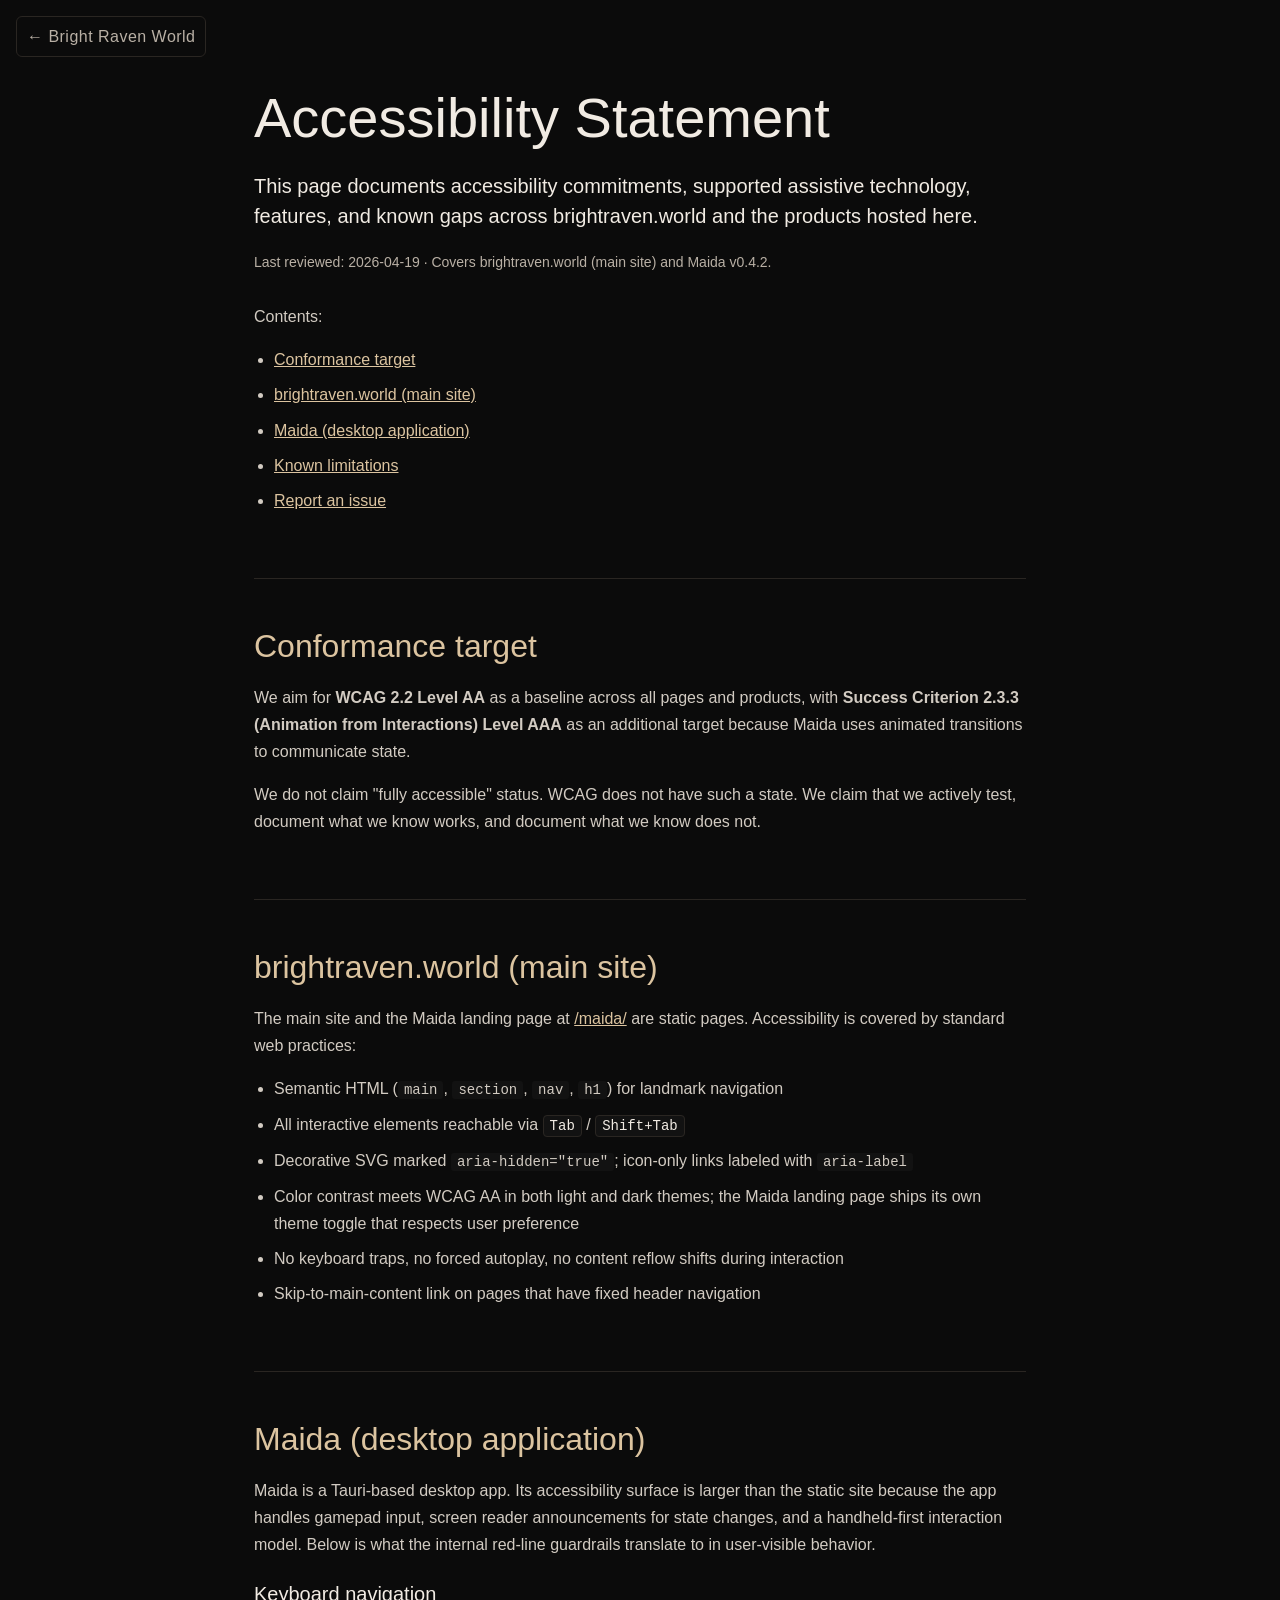
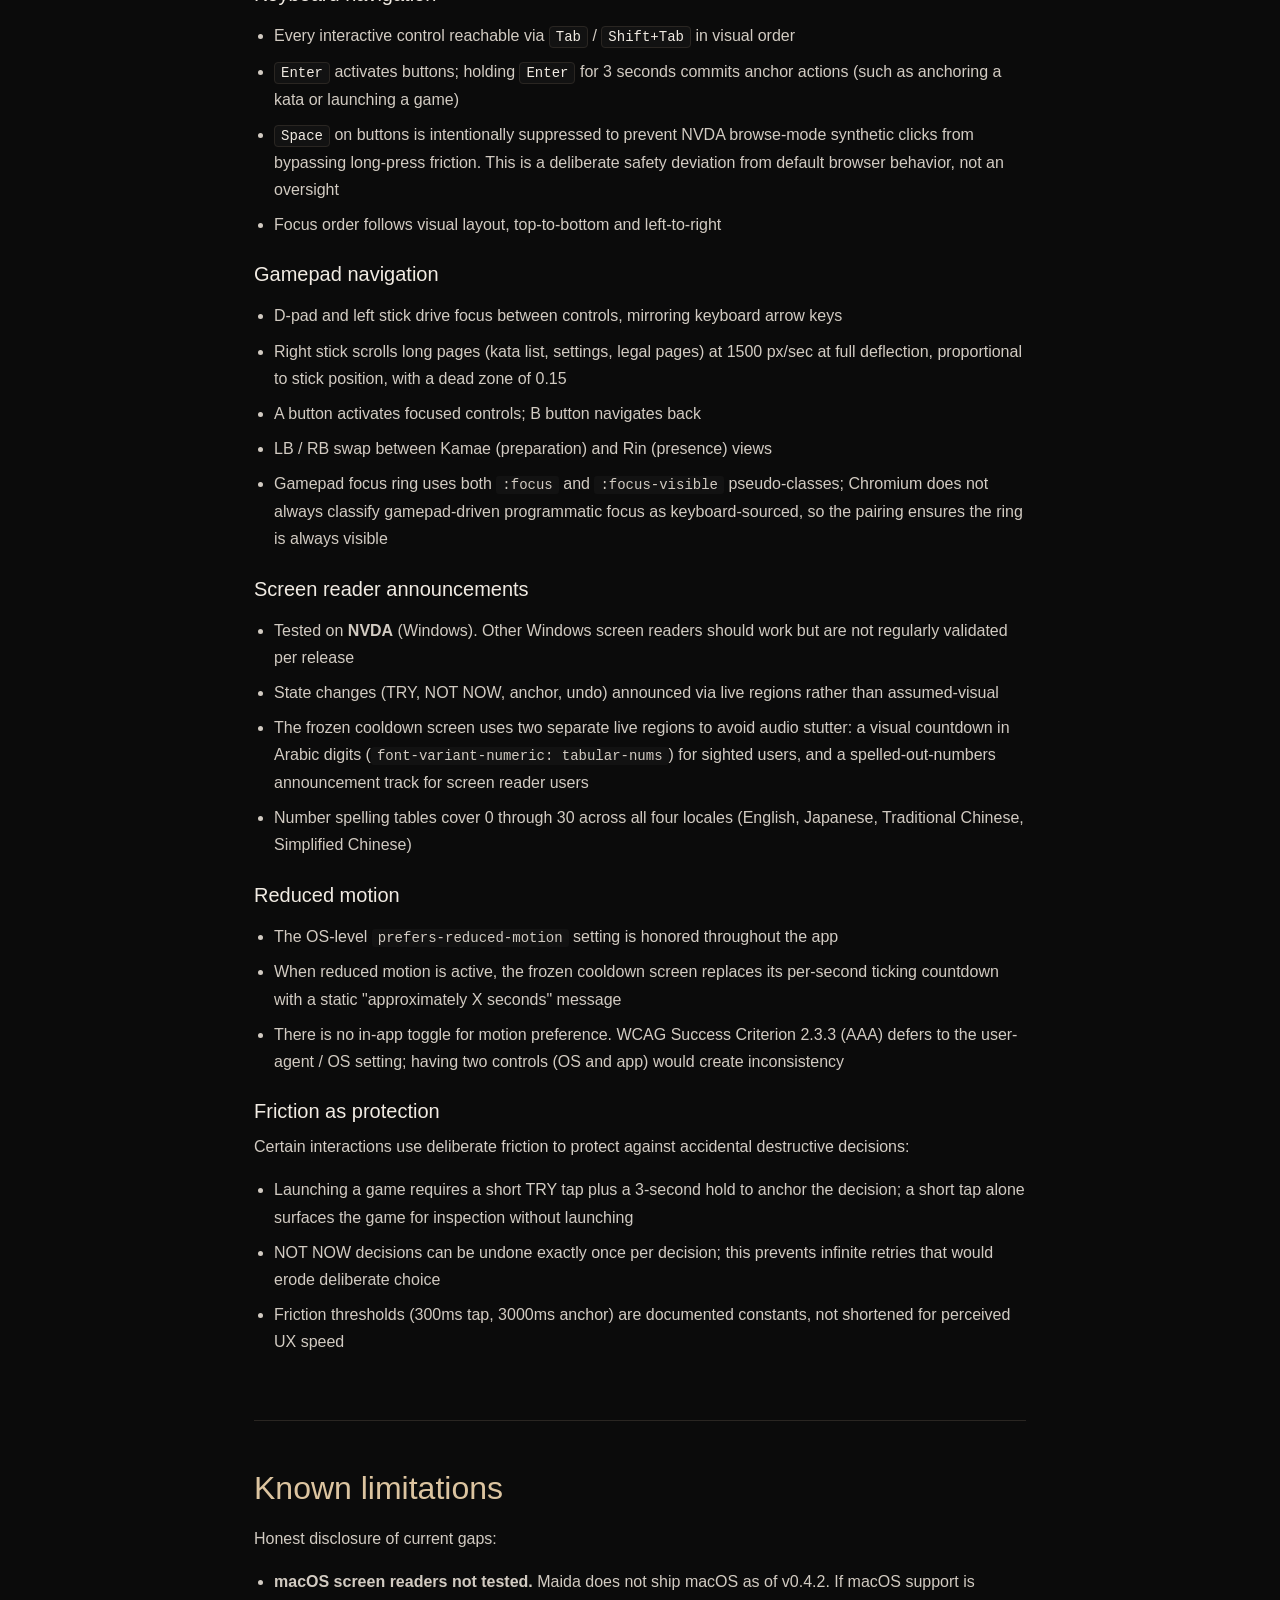
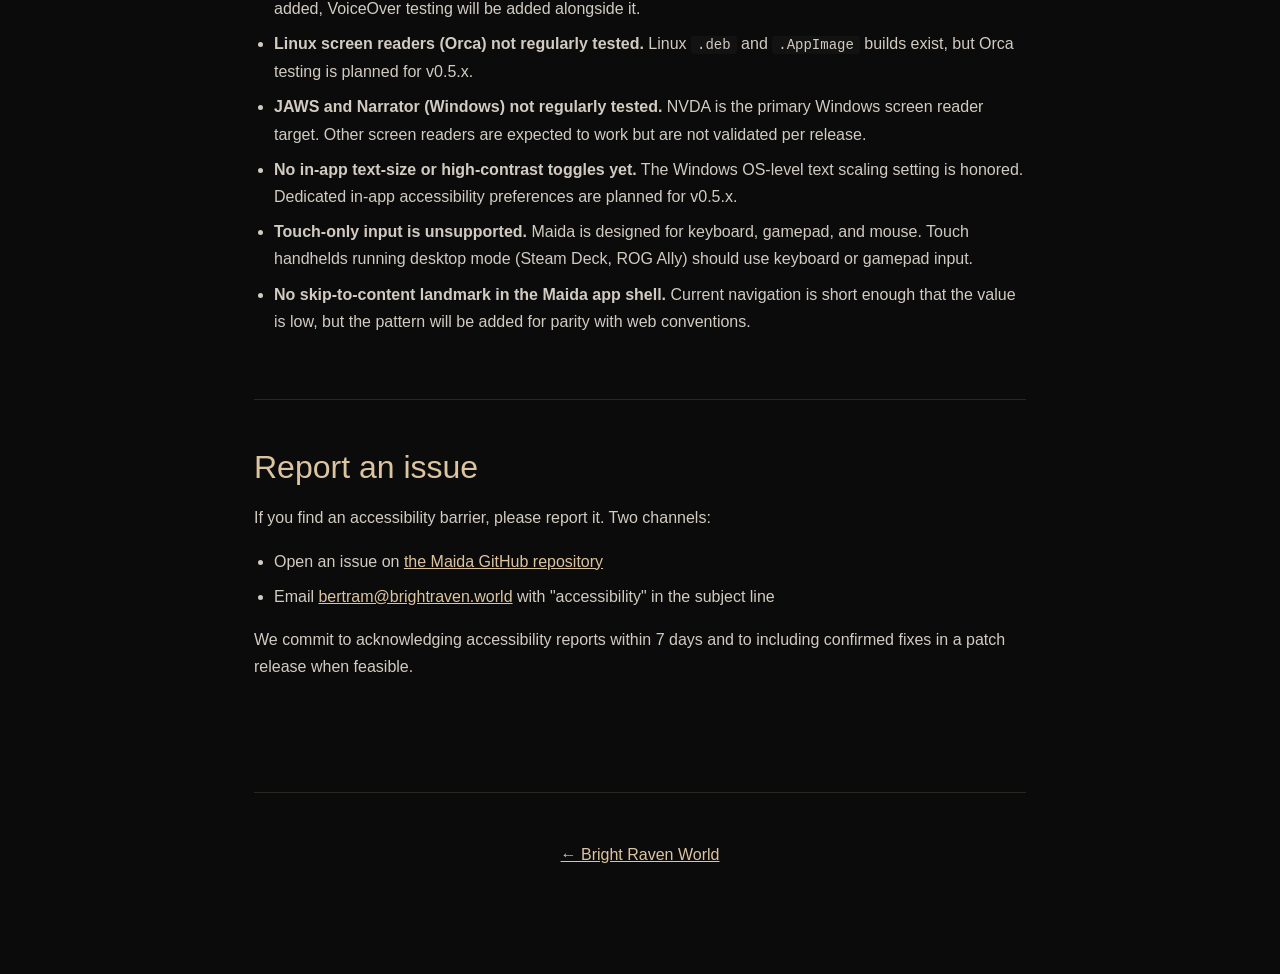
==== accessibility/index.html @ 0d10232a "feat: add umbrella accessibility statement at /accessibility/ Single statement page that covers brig" ====
<!DOCTYPE html>
<html lang="en">
<head>
  <meta charset="UTF-8">
  <meta name="viewport" content="width=device-width, initial-scale=1.0">
  <title>Bright Raven World -- Accessibility Statement</title>
  <meta name="description" content="Accessibility commitments, supported assistive technology, features, and known gaps for brightraven.world, Maida, and related projects.">
  <style>
    :root {
      --bg:#0b0b0b; --panel:#121212; --text:#f1ebe3; --muted:#d2cbc2; --ghost:#b9b0a5;
      --accent:#dcc4a0; --line:#2a2622; --focus:#e8c840;
    }
    *{box-sizing:border-box}
    body{margin:0;background:var(--bg);color:var(--text);font:16px/1.7 -apple-system,BlinkMacSystemFont,"Segoe UI",sans-serif}
    main{max-width:820px;margin:0 auto;padding:72px 24px 96px}
    section{padding:48px 0;border-top:1px solid var(--line)}
    section:first-of-type{border-top:0;padding-top:12px}
    h1,h2,h3{line-height:1.2;margin:0 0 18px;font-weight:500}
    h1{font-size:clamp(36px,6vw,56px)}
    h2{font-size:clamp(24px,3.5vw,32px);color:var(--accent)}
    h3{font-size:20px;margin:24px 0 10px}
    p{margin:0 0 16px;color:var(--muted);font-size:16px}
    ul,ol{color:var(--muted);font-size:16px;padding-left:20px}
    li{margin-bottom:8px}
    code{background:var(--panel);padding:1px 6px;border-radius:3px;font-size:14px;font-family:monospace}
    .lead{color:var(--text);font-size:20px;line-height:1.5;margin:20px 0 20px}
    .meta{color:var(--ghost);font-size:14px;margin-bottom:28px}
    .back-home{position:fixed;top:16px;left:16px;color:var(--ghost);text-decoration:none;font-size:16px;z-index:10;letter-spacing:.03em;transition:color .2s;background:var(--bg);padding:6px 10px;border-radius:6px;border:1px solid var(--line)}
    .back-home:hover{color:var(--text);border-color:var(--text)}
    a{color:var(--accent)}
    a:hover{color:var(--text)}
    kbd{background:var(--panel);border:1px solid var(--line);border-radius:4px;padding:2px 6px;font-size:14px;font-family:monospace;color:var(--text)}
    footer{margin-top:48px;padding-top:48px;border-top:1px solid var(--line);text-align:center;color:var(--ghost);font-size:14px}
  </style>
</head>
<body>
  <a href="/" class="back-home" aria-label="Back to Bright Raven World">&larr; Bright Raven World</a>
  <main>
    <section>
      <h1>Accessibility Statement</h1>
      <p class="lead">This page documents accessibility commitments, supported assistive technology, features, and known gaps across brightraven.world and the products hosted here.</p>
      <p class="meta">Last reviewed: 2026-04-19 · Covers brightraven.world (main site) and Maida v0.4.2.</p>
      <p>Contents:</p>
      <ul>
        <li><a href="#conformance">Conformance target</a></li>
        <li><a href="#site">brightraven.world (main site)</a></li>
        <li><a href="#maida">Maida (desktop application)</a></li>
        <li><a href="#limitations">Known limitations</a></li>
        <li><a href="#feedback">Report an issue</a></li>
      </ul>
    </section>

    <section id="conformance">
      <h2>Conformance target</h2>
      <p>We aim for <strong>WCAG 2.2 Level AA</strong> as a baseline across all pages and products, with <strong>Success Criterion 2.3.3 (Animation from Interactions) Level AAA</strong> as an additional target because Maida uses animated transitions to communicate state.</p>
      <p>We do not claim "fully accessible" status. WCAG does not have such a state. We claim that we actively test, document what we know works, and document what we know does not.</p>
    </section>

    <section id="site">
      <h2>brightraven.world (main site)</h2>
      <p>The main site and the Maida landing page at <a href="/maida/">/maida/</a> are static pages. Accessibility is covered by standard web practices:</p>
      <ul>
        <li>Semantic HTML (<code>main</code>, <code>section</code>, <code>nav</code>, <code>h1</code>) for landmark navigation</li>
        <li>All interactive elements reachable via <kbd>Tab</kbd> / <kbd>Shift+Tab</kbd></li>
        <li>Decorative SVG marked <code>aria-hidden="true"</code>; icon-only links labeled with <code>aria-label</code></li>
        <li>Color contrast meets WCAG AA in both light and dark themes; the Maida landing page ships its own theme toggle that respects user preference</li>
        <li>No keyboard traps, no forced autoplay, no content reflow shifts during interaction</li>
        <li>Skip-to-main-content link on pages that have fixed header navigation</li>
      </ul>
    </section>

    <section id="maida">
      <h2>Maida (desktop application)</h2>
      <p>Maida is a Tauri-based desktop app. Its accessibility surface is larger than the static site because the app handles gamepad input, screen reader announcements for state changes, and a handheld-first interaction model. Below is what the internal red-line guardrails translate to in user-visible behavior.</p>

      <h3>Keyboard navigation</h3>
      <ul>
        <li>Every interactive control reachable via <kbd>Tab</kbd> / <kbd>Shift+Tab</kbd> in visual order</li>
        <li><kbd>Enter</kbd> activates buttons; holding <kbd>Enter</kbd> for 3 seconds commits anchor actions (such as anchoring a kata or launching a game)</li>
        <li><kbd>Space</kbd> on buttons is intentionally suppressed to prevent NVDA browse-mode synthetic clicks from bypassing long-press friction. This is a deliberate safety deviation from default browser behavior, not an oversight</li>
        <li>Focus order follows visual layout, top-to-bottom and left-to-right</li>
      </ul>

      <h3>Gamepad navigation</h3>
      <ul>
        <li>D-pad and left stick drive focus between controls, mirroring keyboard arrow keys</li>
        <li>Right stick scrolls long pages (kata list, settings, legal pages) at 1500 px/sec at full deflection, proportional to stick position, with a dead zone of 0.15</li>
        <li>A button activates focused controls; B button navigates back</li>
        <li>LB / RB swap between Kamae (preparation) and Rin (presence) views</li>
        <li>Gamepad focus ring uses both <code>:focus</code> and <code>:focus-visible</code> pseudo-classes; Chromium does not always classify gamepad-driven programmatic focus as keyboard-sourced, so the pairing ensures the ring is always visible</li>
      </ul>

      <h3>Screen reader announcements</h3>
      <ul>
        <li>Tested on <strong>NVDA</strong> (Windows). Other Windows screen readers should work but are not regularly validated per release</li>
        <li>State changes (TRY, NOT NOW, anchor, undo) announced via live regions rather than assumed-visual</li>
        <li>The frozen cooldown screen uses two separate live regions to avoid audio stutter: a visual countdown in Arabic digits (<code>font-variant-numeric: tabular-nums</code>) for sighted users, and a spelled-out-numbers announcement track for screen reader users</li>
        <li>Number spelling tables cover 0 through 30 across all four locales (English, Japanese, Traditional Chinese, Simplified Chinese)</li>
      </ul>

      <h3>Reduced motion</h3>
      <ul>
        <li>The OS-level <code>prefers-reduced-motion</code> setting is honored throughout the app</li>
        <li>When reduced motion is active, the frozen cooldown screen replaces its per-second ticking countdown with a static "approximately X seconds" message</li>
        <li>There is no in-app toggle for motion preference. WCAG Success Criterion 2.3.3 (AAA) defers to the user-agent / OS setting; having two controls (OS and app) would create inconsistency</li>
      </ul>

      <h3>Friction as protection</h3>
      <p>Certain interactions use deliberate friction to protect against accidental destructive decisions:</p>
      <ul>
        <li>Launching a game requires a short TRY tap plus a 3-second hold to anchor the decision; a short tap alone surfaces the game for inspection without launching</li>
        <li>NOT NOW decisions can be undone exactly once per decision; this prevents infinite retries that would erode deliberate choice</li>
        <li>Friction thresholds (300ms tap, 3000ms anchor) are documented constants, not shortened for perceived UX speed</li>
      </ul>
    </section>

    <section id="limitations">
      <h2>Known limitations</h2>
      <p>Honest disclosure of current gaps:</p>
      <ul>
        <li><strong>macOS screen readers not tested.</strong> Maida does not ship macOS as of v0.4.2. If macOS support is added, VoiceOver testing will be added alongside it.</li>
        <li><strong>Linux screen readers (Orca) not regularly tested.</strong> Linux <code>.deb</code> and <code>.AppImage</code> builds exist, but Orca testing is planned for v0.5.x.</li>
        <li><strong>JAWS and Narrator (Windows) not regularly tested.</strong> NVDA is the primary Windows screen reader target. Other screen readers are expected to work but are not validated per release.</li>
        <li><strong>No in-app text-size or high-contrast toggles yet.</strong> The Windows OS-level text scaling setting is honored. Dedicated in-app accessibility preferences are planned for v0.5.x.</li>
        <li><strong>Touch-only input is unsupported.</strong> Maida is designed for keyboard, gamepad, and mouse. Touch handhelds running desktop mode (Steam Deck, ROG Ally) should use keyboard or gamepad input.</li>
        <li><strong>No skip-to-content landmark in the Maida app shell.</strong> Current navigation is short enough that the value is low, but the pattern will be added for parity with web conventions.</li>
      </ul>
    </section>

    <section id="feedback">
      <h2>Report an issue</h2>
      <p>If you find an accessibility barrier, please report it. Two channels:</p>
      <ul>
        <li>Open an issue on <a href="https://github.com/devBrightRaven/maida/issues">the Maida GitHub repository</a></li>
        <li>Email <a href="mailto:bertram@brightraven.world">bertram@brightraven.world</a> with "accessibility" in the subject line</li>
      </ul>
      <p>We commit to acknowledging accessibility reports within 7 days and to including confirmed fixes in a patch release when feasible.</p>
    </section>

    <footer>
      <p><a href="/">&larr; Bright Raven World</a></p>
    </footer>
  </main>
</body>
</html>
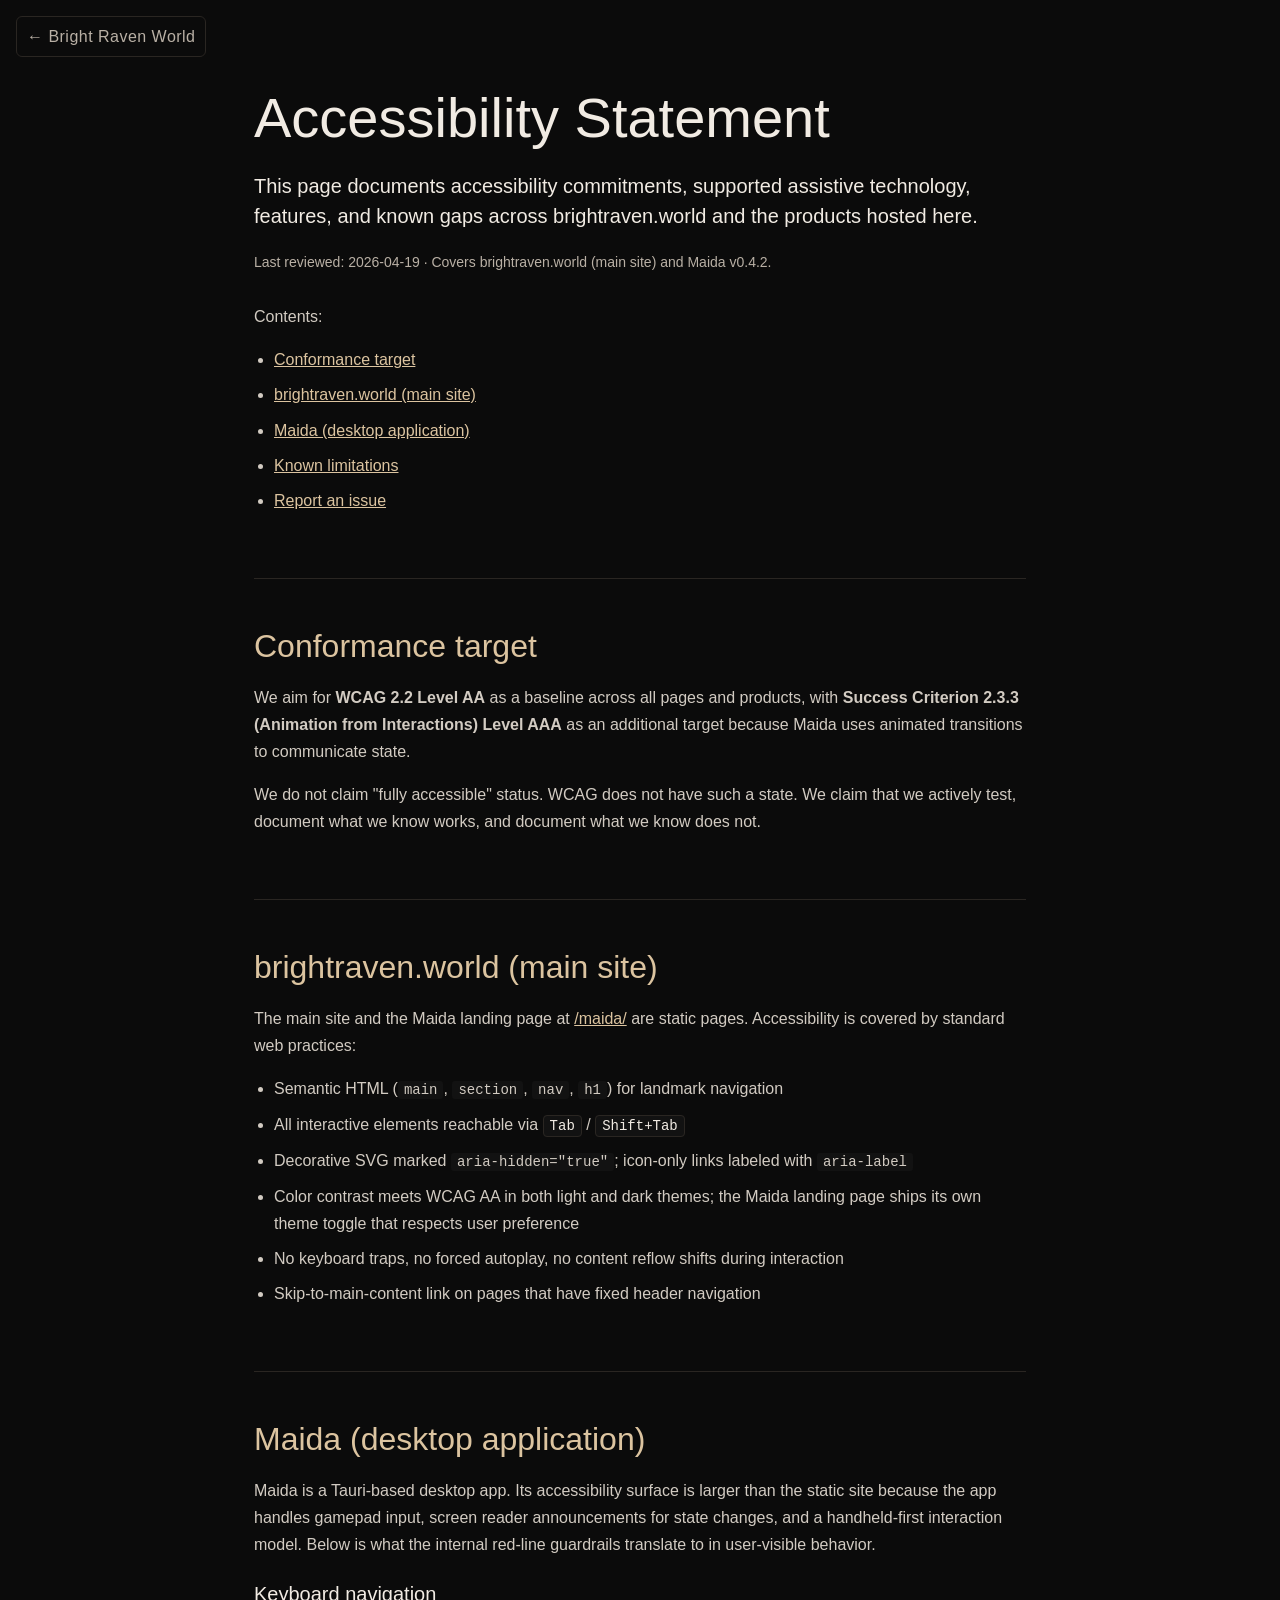
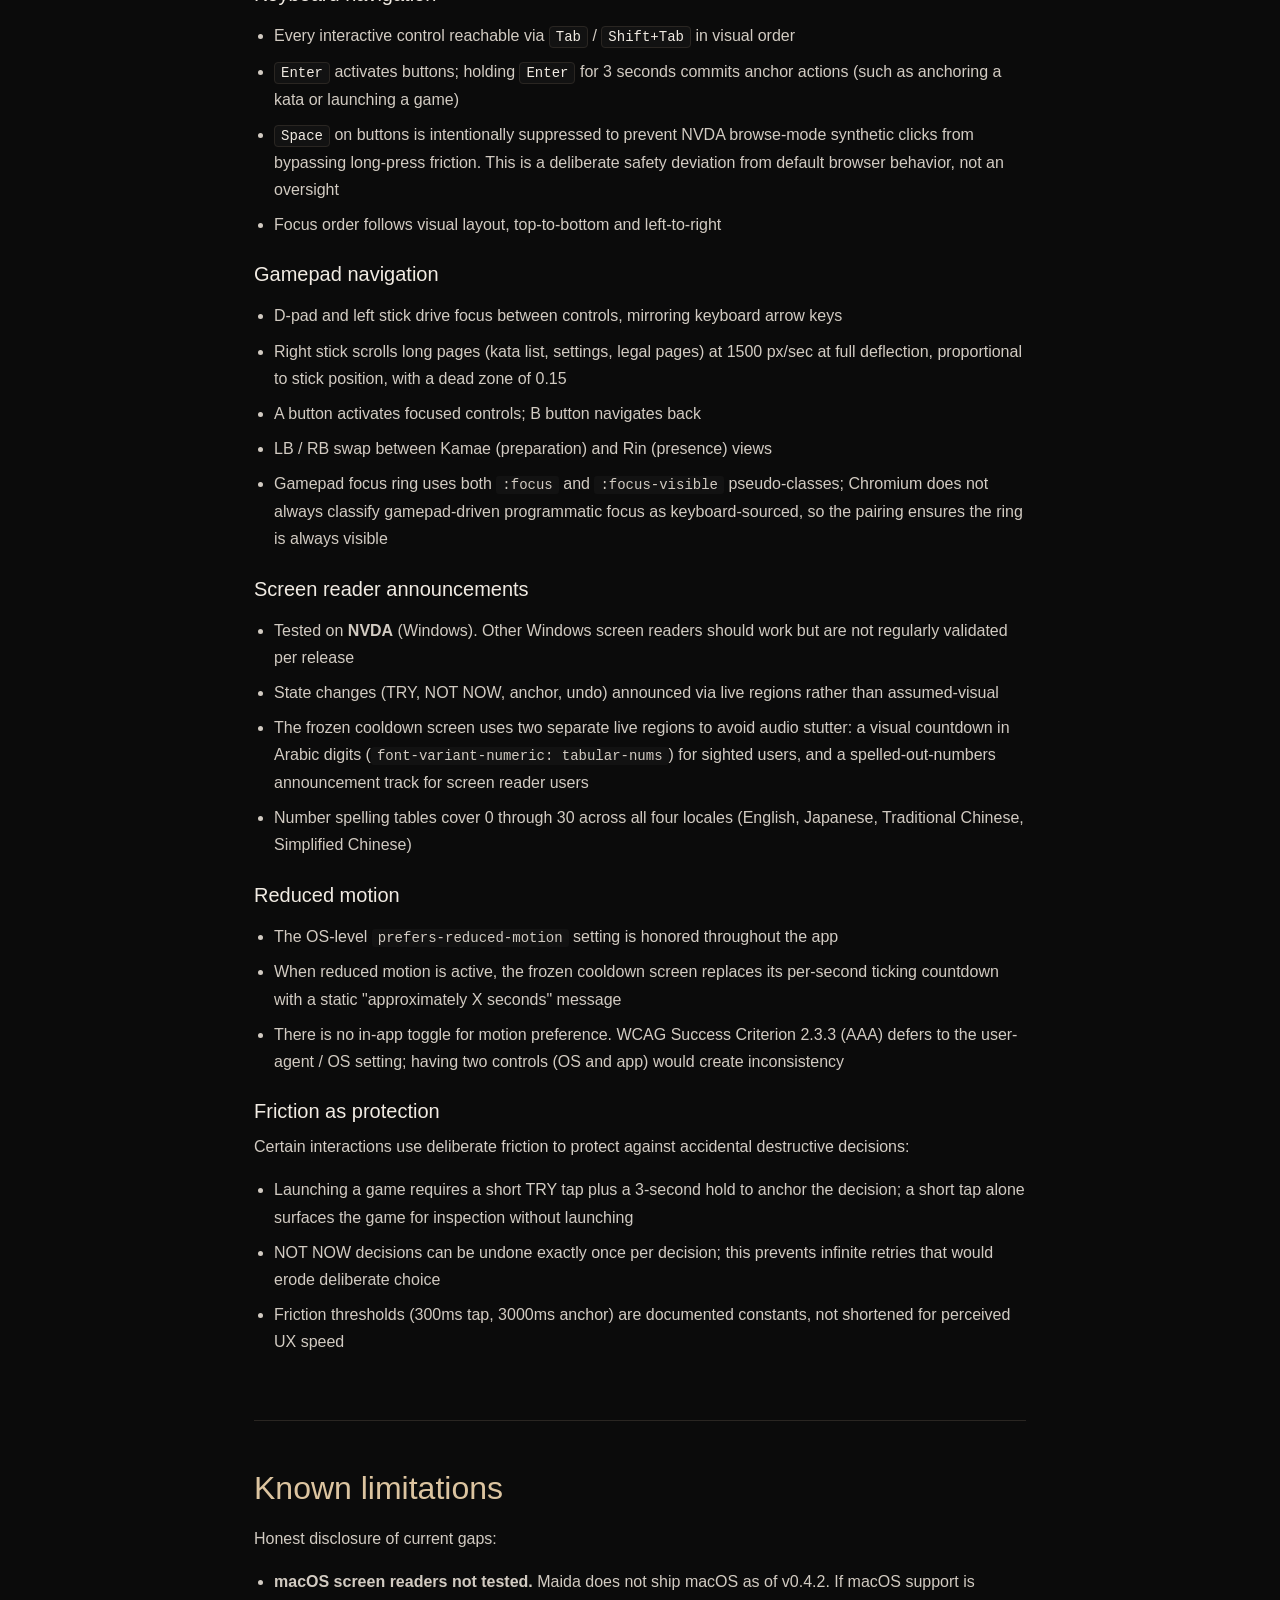
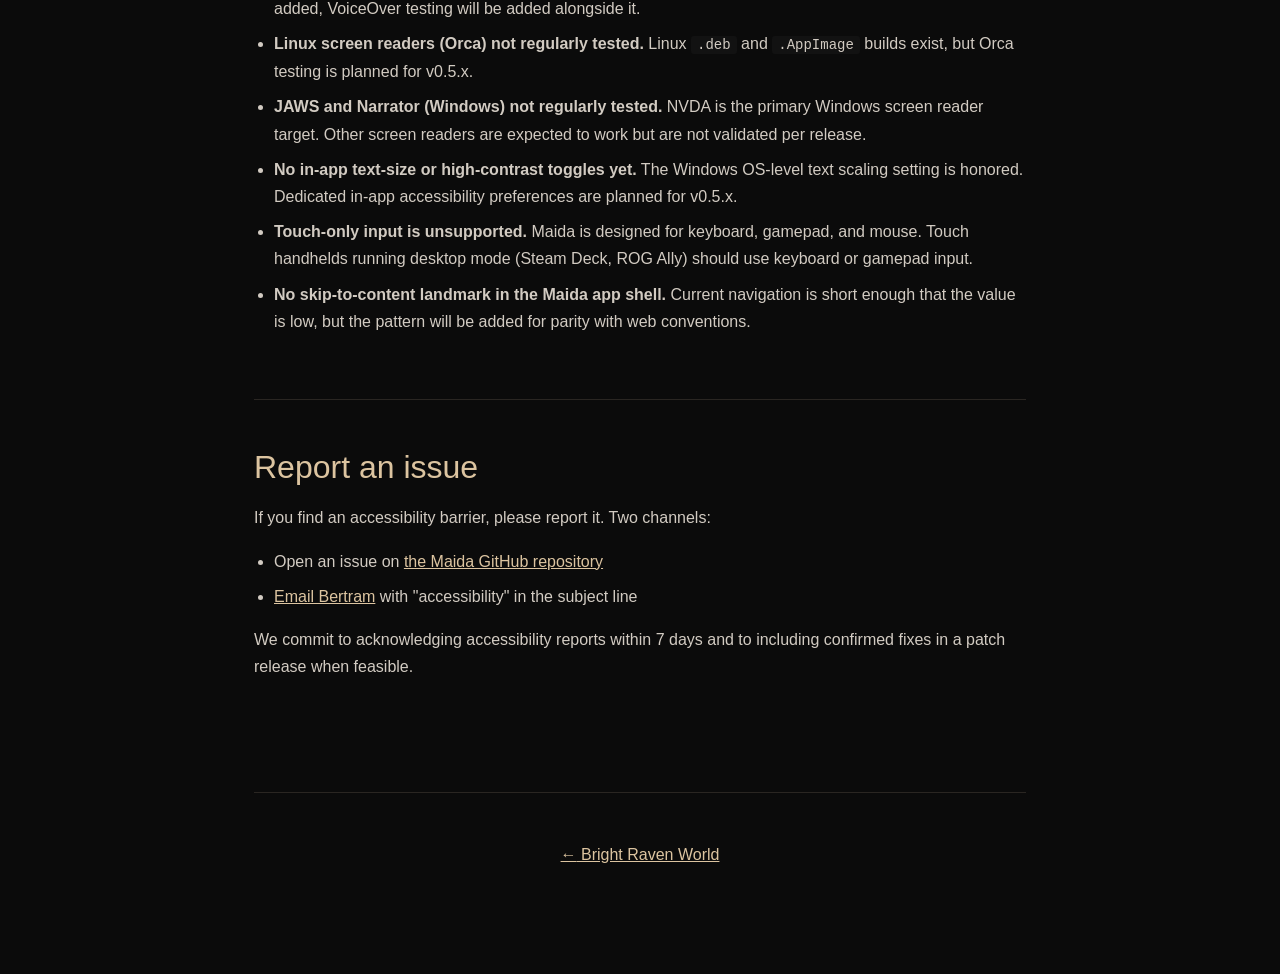
==== commit 6f917c47: "fix: accessibility page SR-friendly email + back-link cleanup Two screen-reader quality-of-life fixe" ====
--- a/accessibility/index.html
+++ b/accessibility/index.html
@@ -34,7 +34,7 @@
   </style>
 </head>
 <body>
-  <a href="/" class="back-home" aria-label="Back to Bright Raven World">&larr; Bright Raven World</a>
+  <a href="/" class="back-home" aria-label="Bright Raven World"><span aria-hidden="true">&larr;</span> Bright Raven World</a>
   <main>
     <section>
       <h1>Accessibility Statement</h1>
@@ -132,13 +132,13 @@
       <p>If you find an accessibility barrier, please report it. Two channels:</p>
       <ul>
         <li>Open an issue on <a href="https://github.com/devBrightRaven/maida/issues">the Maida GitHub repository</a></li>
-        <li>Email <a href="mailto:bertram@brightraven.world">bertram@brightraven.world</a> with "accessibility" in the subject line</li>
+        <li><a href="mailto:bertram@brightraven.world">Email Bertram</a> with "accessibility" in the subject line</li>
       </ul>
       <p>We commit to acknowledging accessibility reports within 7 days and to including confirmed fixes in a patch release when feasible.</p>
     </section>
 
     <footer>
-      <p><a href="/">&larr; Bright Raven World</a></p>
+      <p><a href="/"><span aria-hidden="true">&larr;</span> Bright Raven World</a></p>
     </footer>
   </main>
 </body>
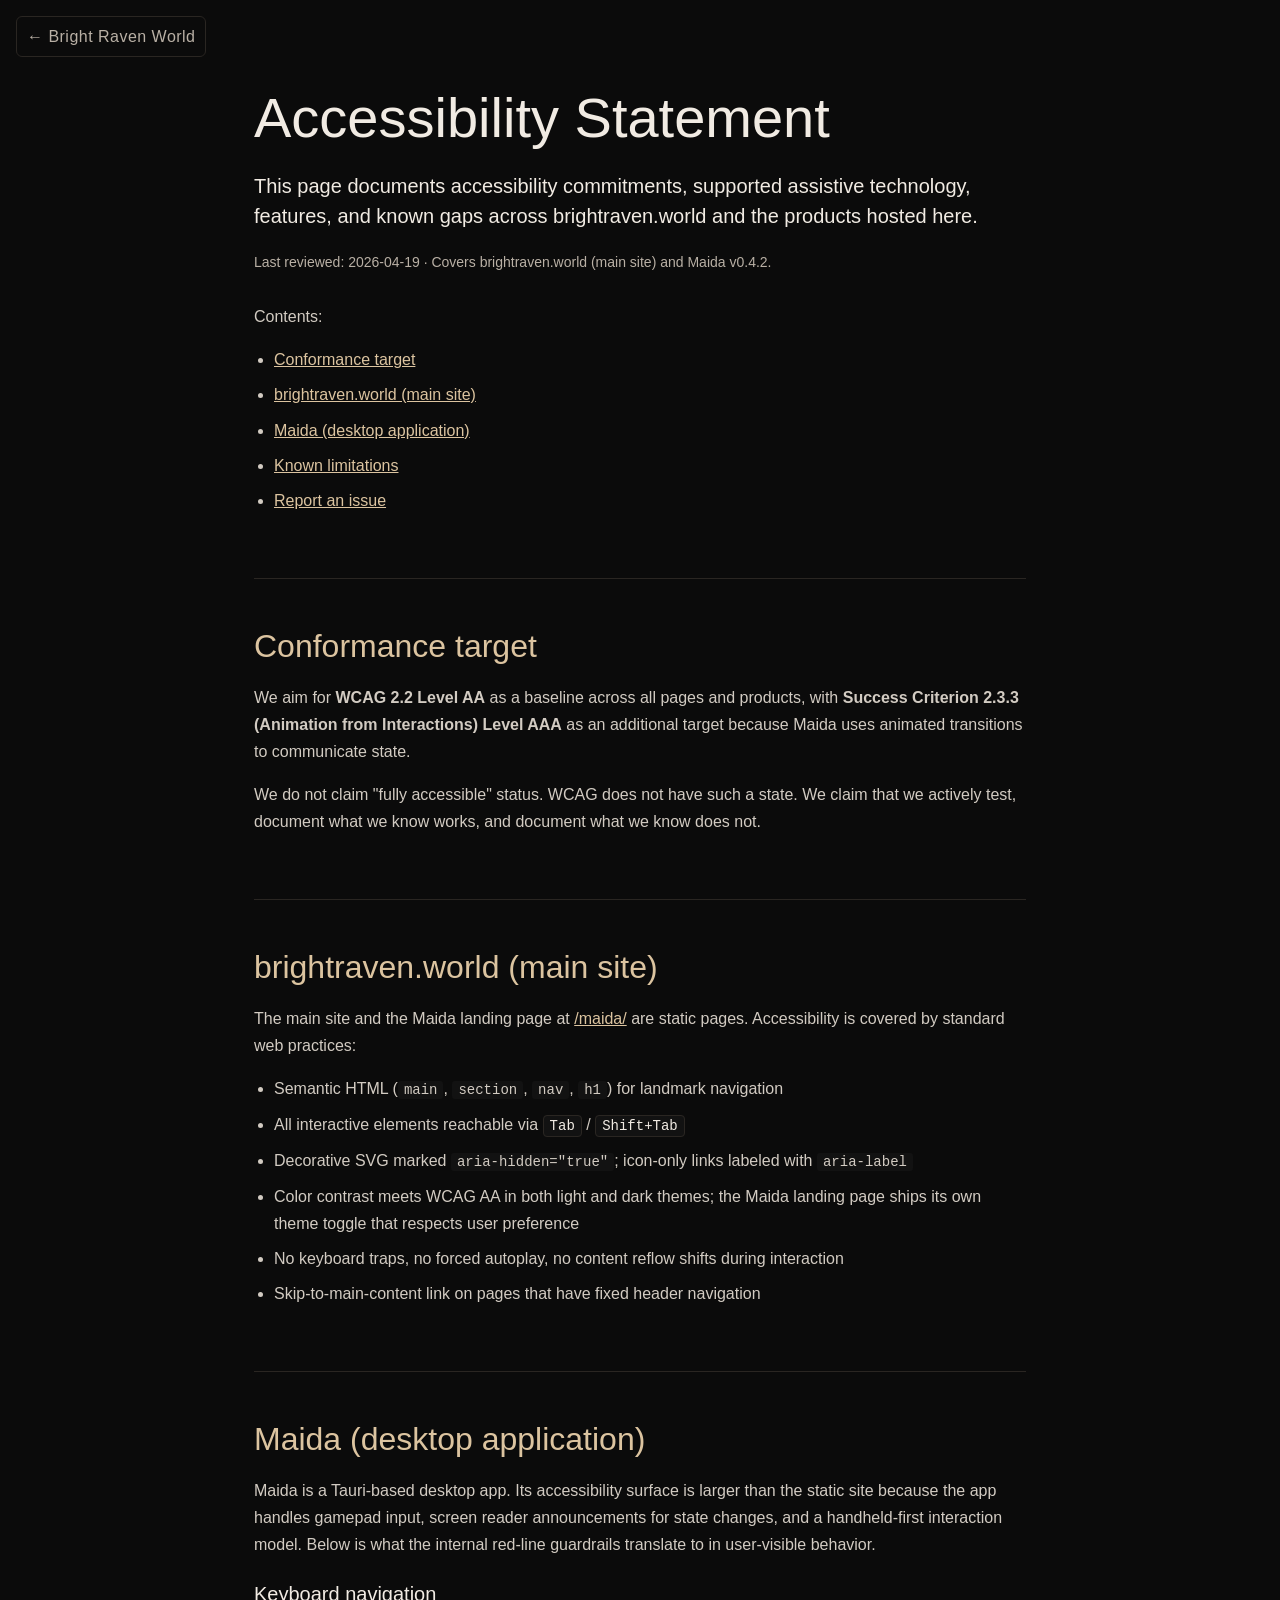
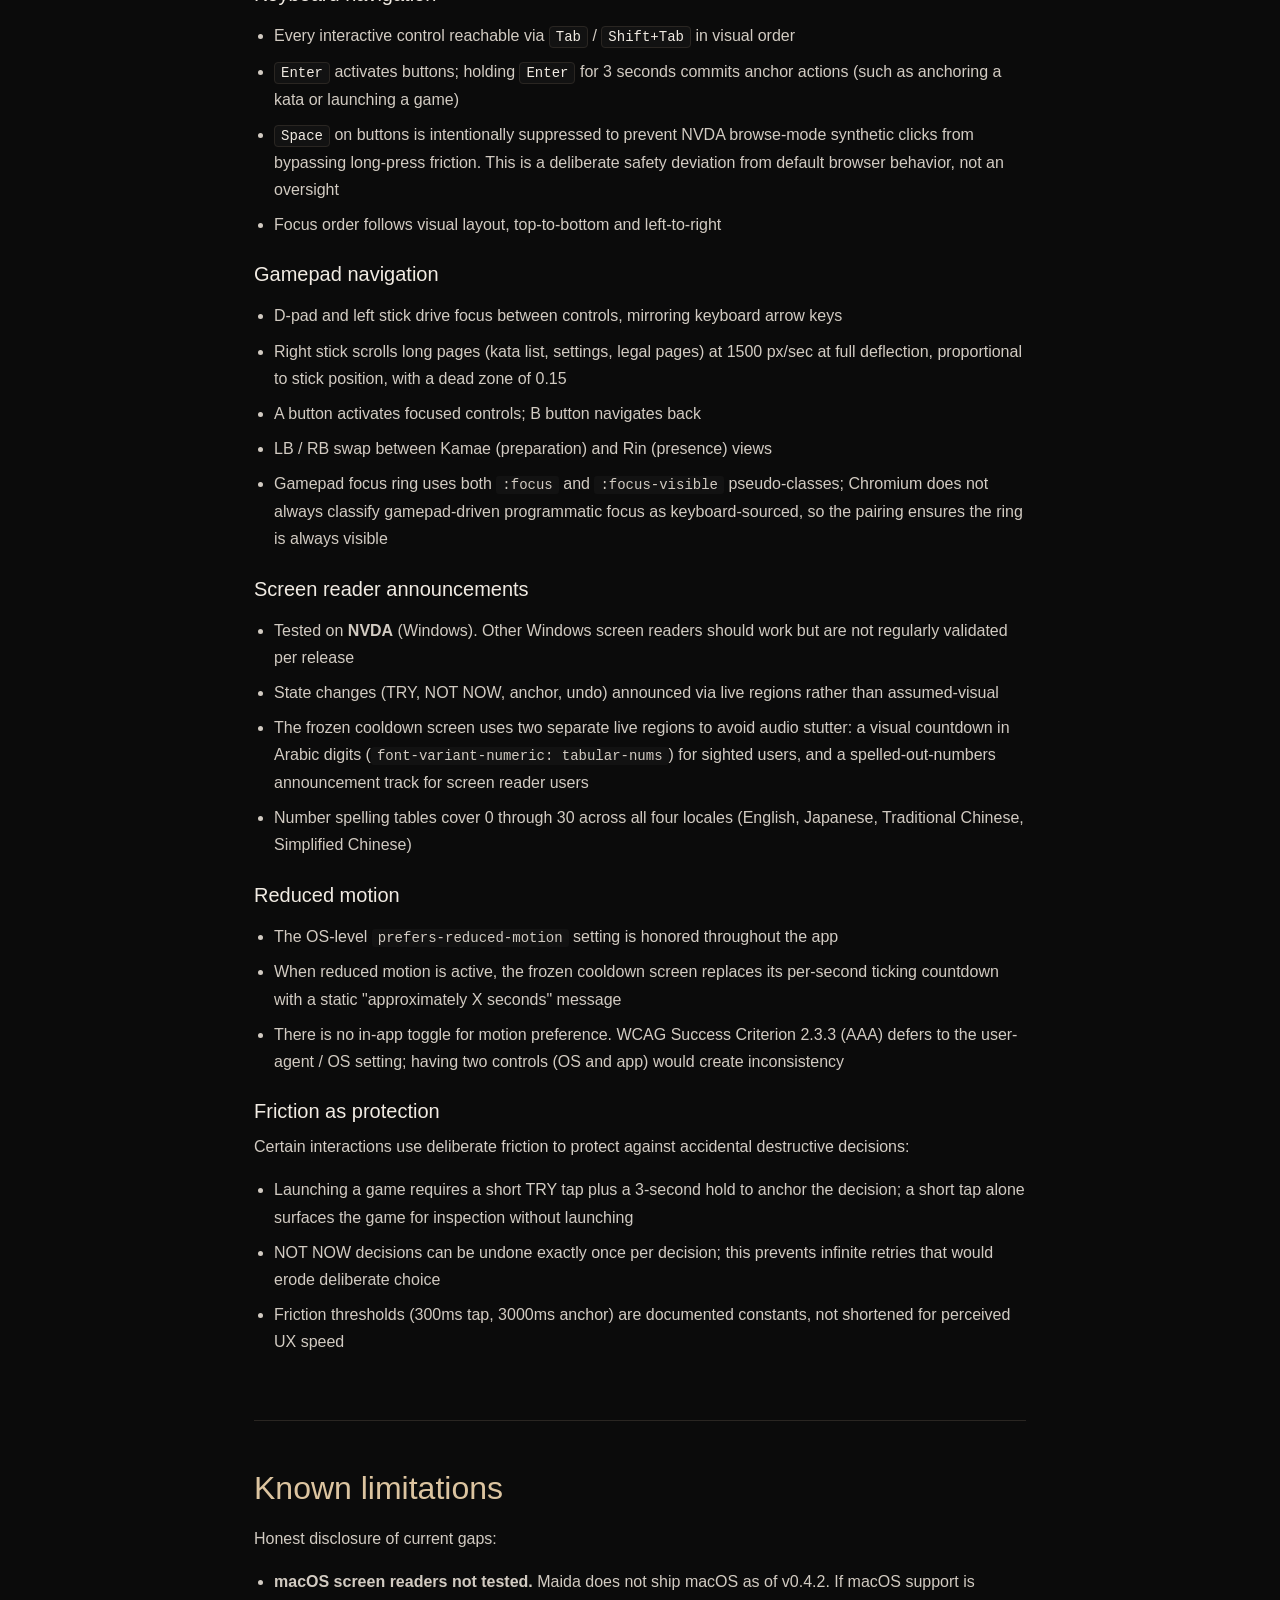
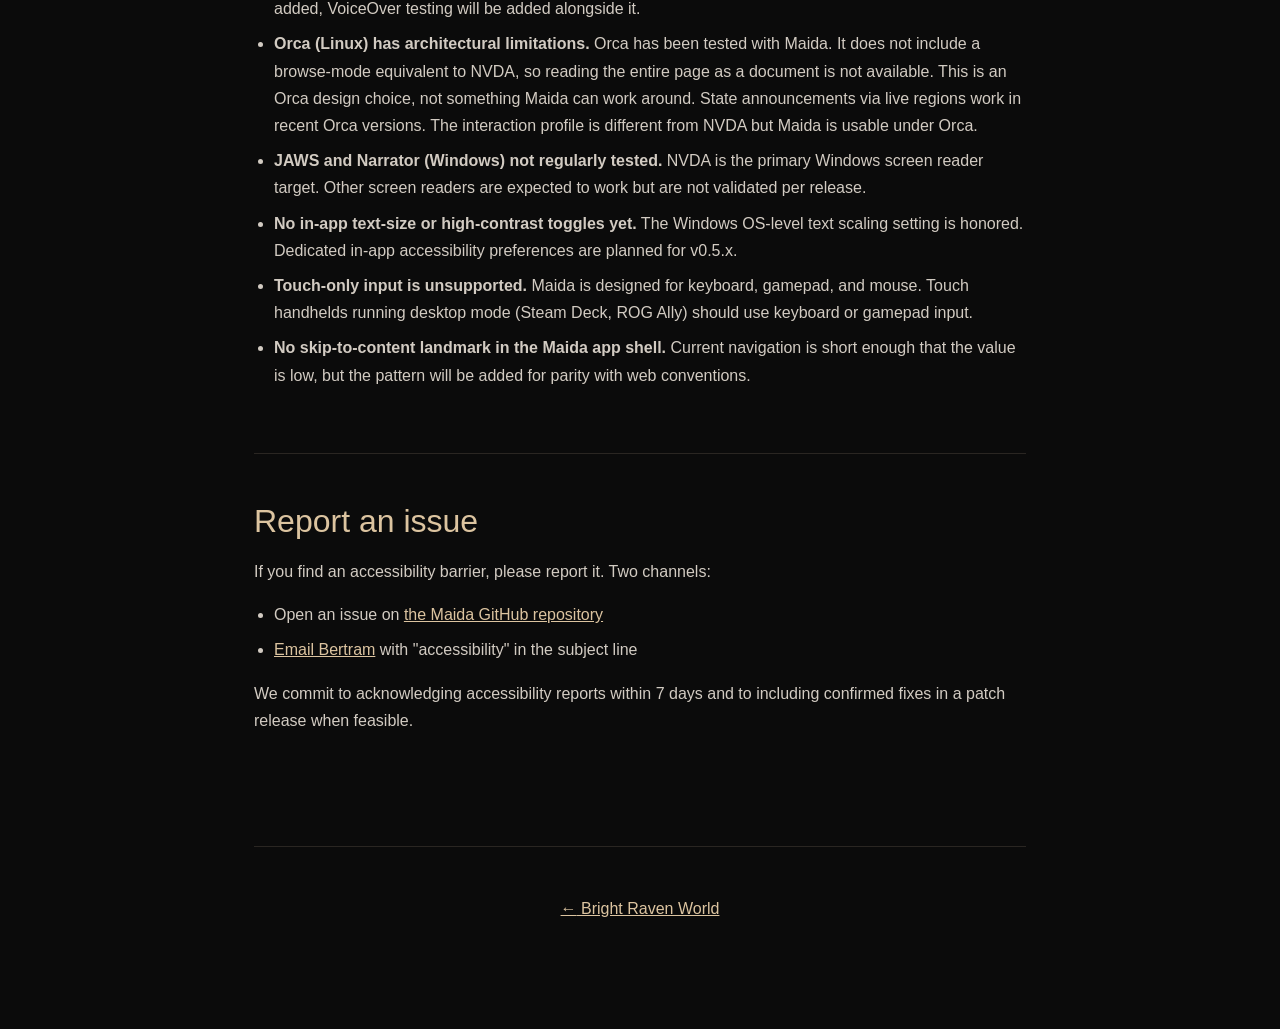
==== commit abaa0eb4: "docs: update Orca status to match actual test findings The earlier copy said Orca testing was "plann" ====
--- a/accessibility/index.html
+++ b/accessibility/index.html
@@ -119,7 +119,7 @@
       <p>Honest disclosure of current gaps:</p>
       <ul>
         <li><strong>macOS screen readers not tested.</strong> Maida does not ship macOS as of v0.4.2. If macOS support is added, VoiceOver testing will be added alongside it.</li>
-        <li><strong>Linux screen readers (Orca) not regularly tested.</strong> Linux <code>.deb</code> and <code>.AppImage</code> builds exist, but Orca testing is planned for v0.5.x.</li>
+        <li><strong>Orca (Linux) has architectural limitations.</strong> Orca has been tested with Maida. It does not include a browse-mode equivalent to NVDA, so reading the entire page as a document is not available. This is an Orca design choice, not something Maida can work around. State announcements via live regions work in recent Orca versions. The interaction profile is different from NVDA but Maida is usable under Orca.</li>
         <li><strong>JAWS and Narrator (Windows) not regularly tested.</strong> NVDA is the primary Windows screen reader target. Other screen readers are expected to work but are not validated per release.</li>
         <li><strong>No in-app text-size or high-contrast toggles yet.</strong> The Windows OS-level text scaling setting is honored. Dedicated in-app accessibility preferences are planned for v0.5.x.</li>
         <li><strong>Touch-only input is unsupported.</strong> Maida is designed for keyboard, gamepad, and mouse. Touch handhelds running desktop mode (Steam Deck, ROG Ally) should use keyboard or gamepad input.</li>
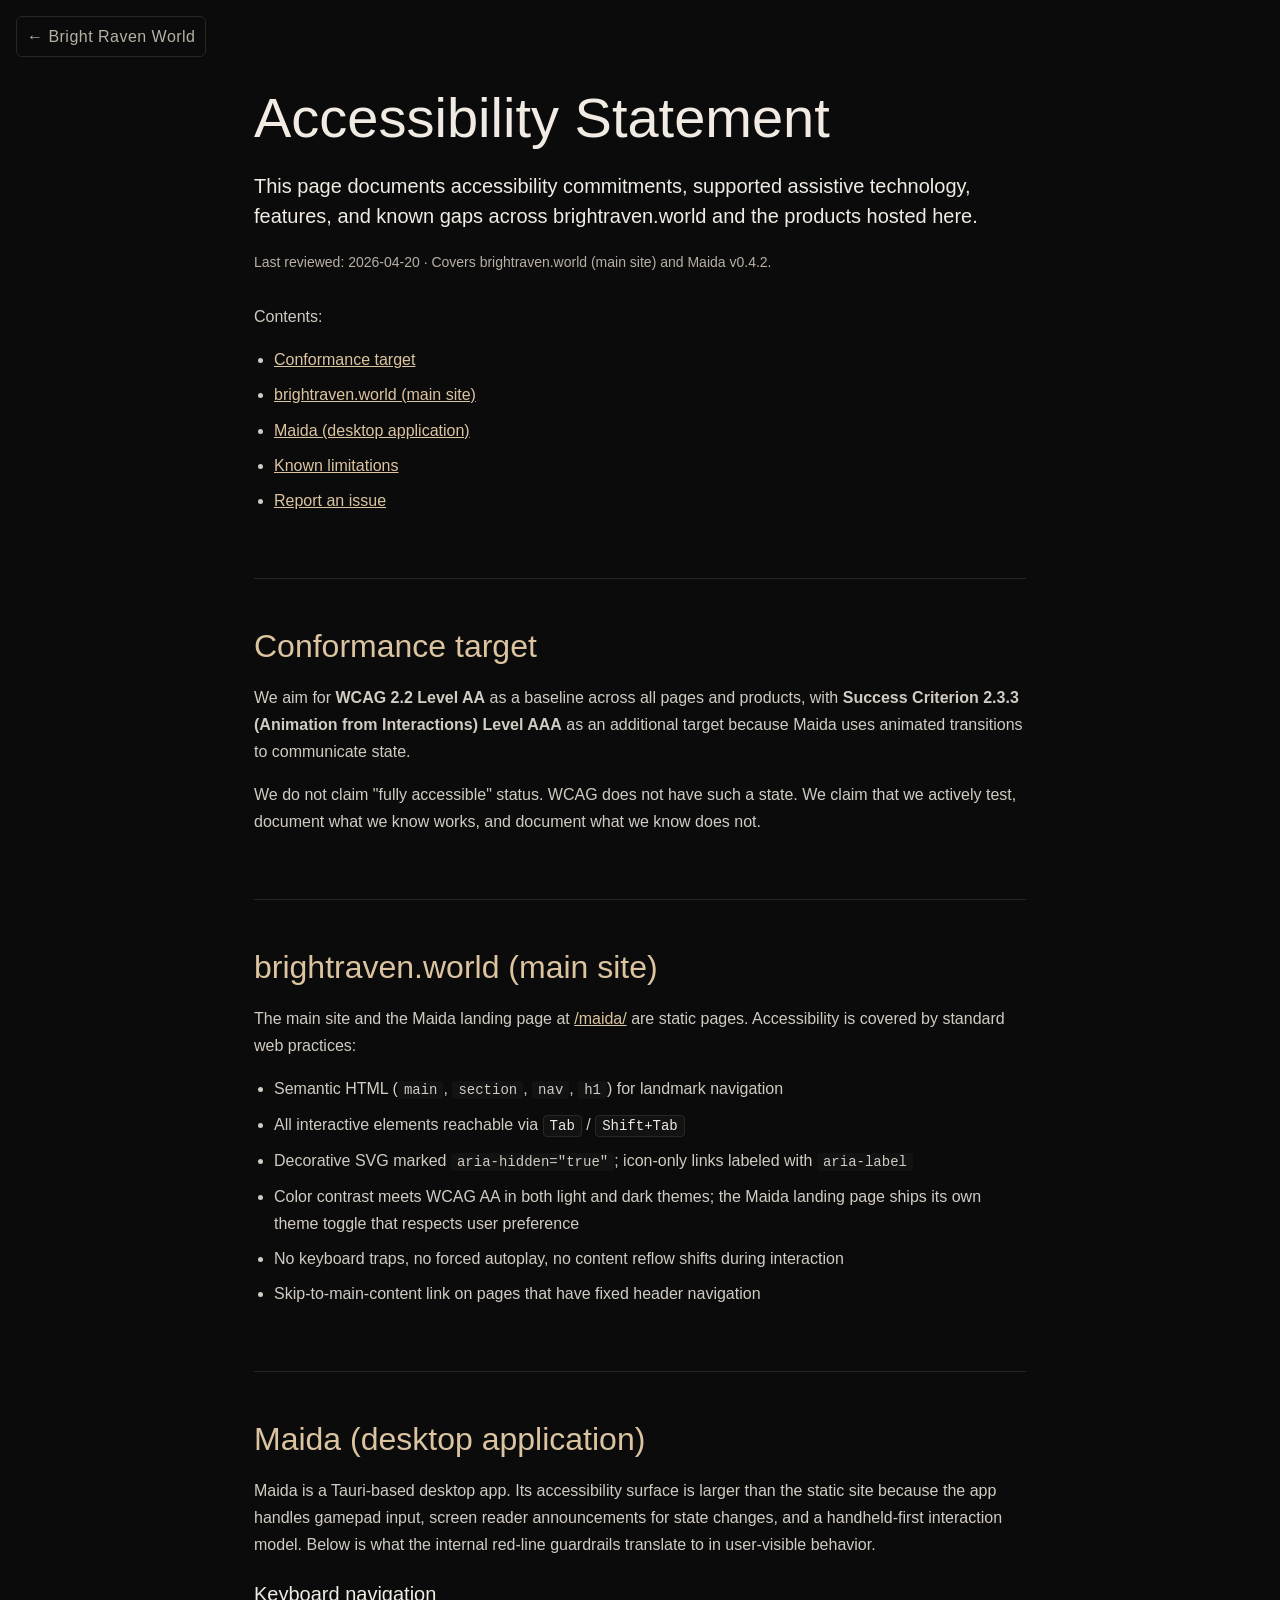
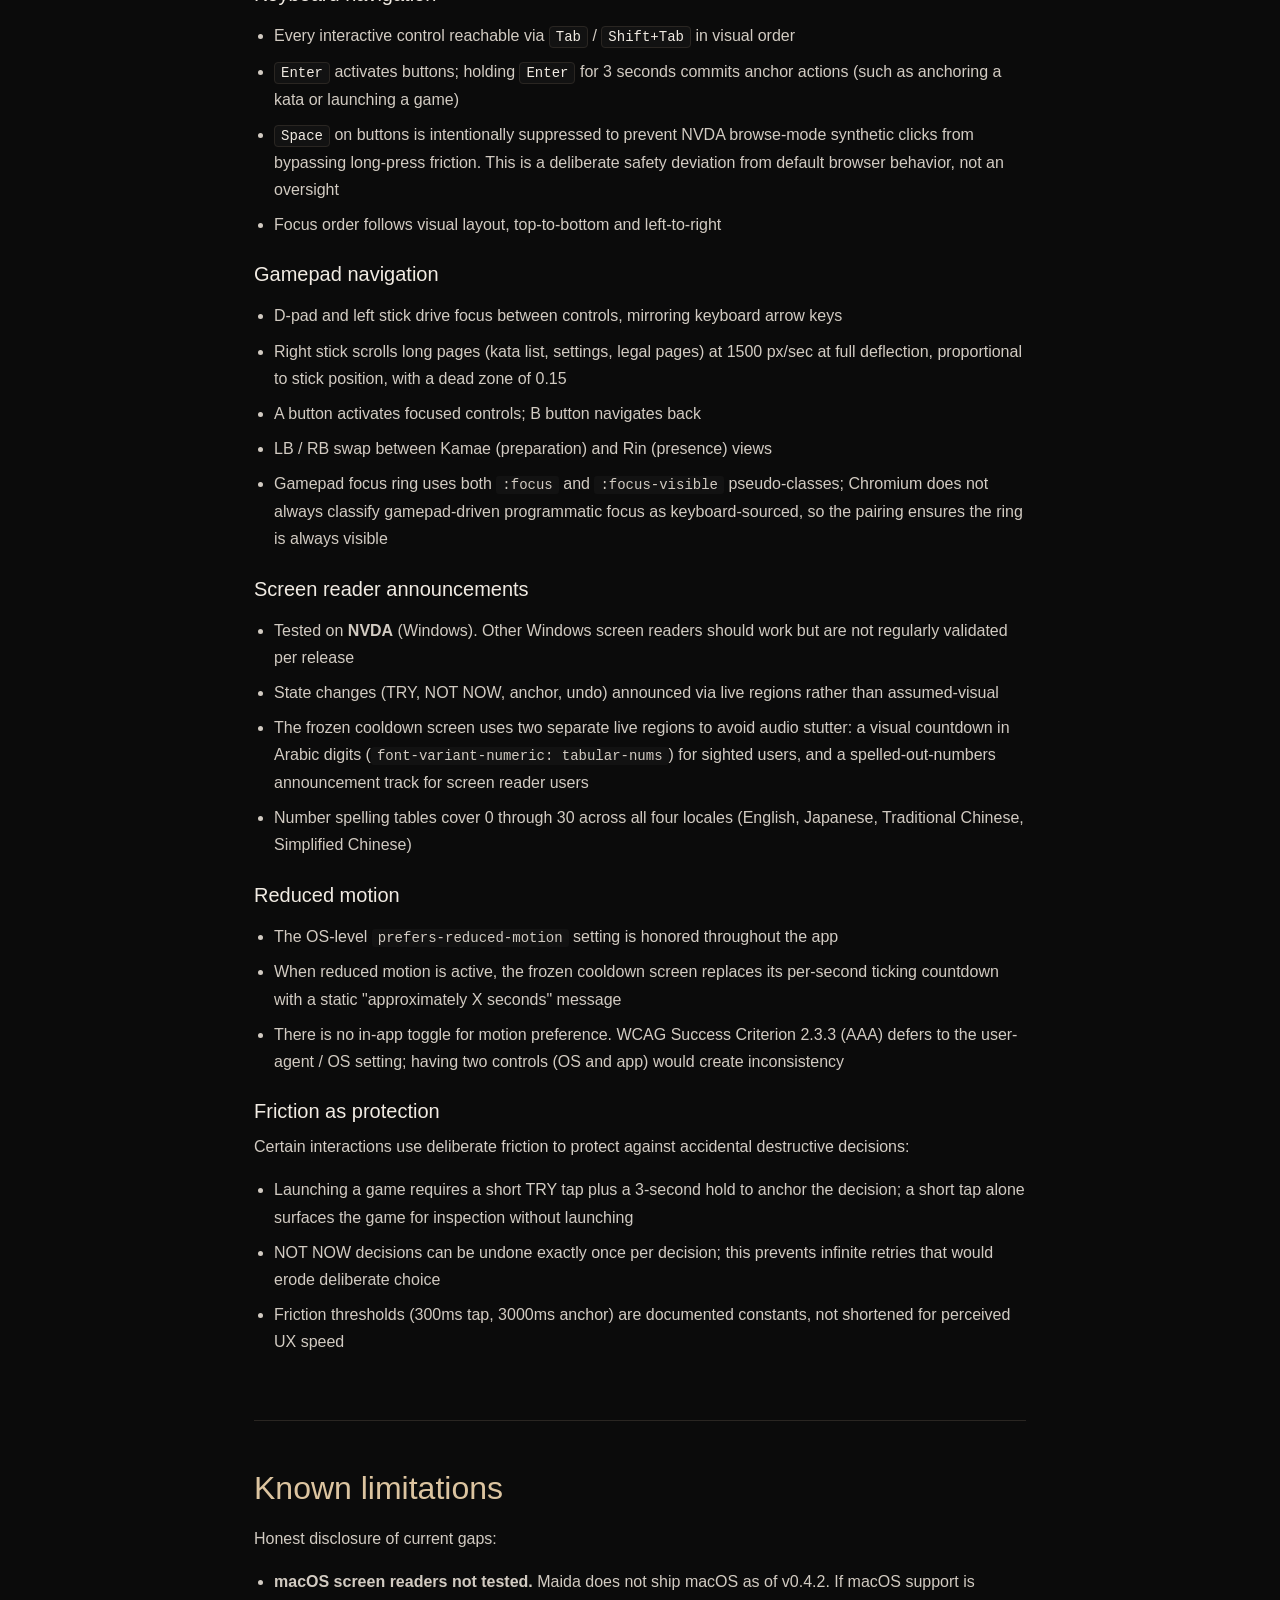
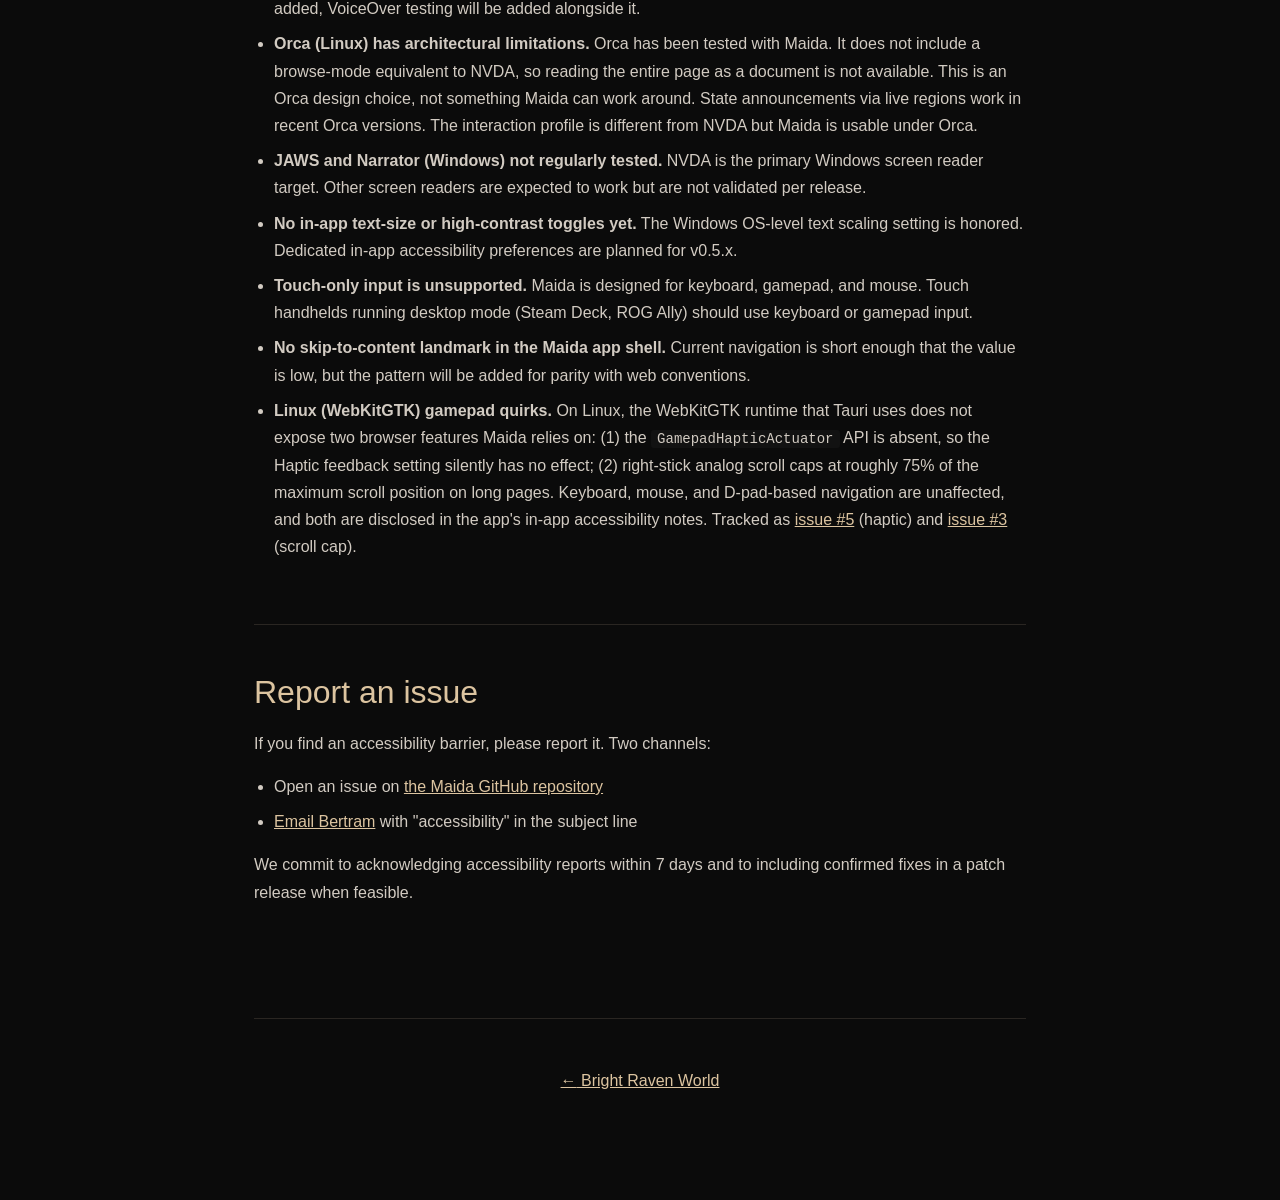
==== commit eb6e4f73: "feat(web): disclose Linux WebKitGTK gamepad limitations in accessibility statement Two WebKitGTK-spe" ====
--- a/accessibility/index.html
+++ b/accessibility/index.html
@@ -39,7 +39,7 @@
     <section>
       <h1>Accessibility Statement</h1>
       <p class="lead">This page documents accessibility commitments, supported assistive technology, features, and known gaps across brightraven.world and the products hosted here.</p>
-      <p class="meta">Last reviewed: 2026-04-19 · Covers brightraven.world (main site) and Maida v0.4.2.</p>
+      <p class="meta">Last reviewed: 2026-04-20 · Covers brightraven.world (main site) and Maida v0.4.2.</p>
       <p>Contents:</p>
       <ul>
         <li><a href="#conformance">Conformance target</a></li>
@@ -124,6 +124,7 @@
         <li><strong>No in-app text-size or high-contrast toggles yet.</strong> The Windows OS-level text scaling setting is honored. Dedicated in-app accessibility preferences are planned for v0.5.x.</li>
         <li><strong>Touch-only input is unsupported.</strong> Maida is designed for keyboard, gamepad, and mouse. Touch handhelds running desktop mode (Steam Deck, ROG Ally) should use keyboard or gamepad input.</li>
         <li><strong>No skip-to-content landmark in the Maida app shell.</strong> Current navigation is short enough that the value is low, but the pattern will be added for parity with web conventions.</li>
+        <li><strong>Linux (WebKitGTK) gamepad quirks.</strong> On Linux, the WebKitGTK runtime that Tauri uses does not expose two browser features Maida relies on: (1) the <code>GamepadHapticActuator</code> API is absent, so the Haptic feedback setting silently has no effect; (2) right-stick analog scroll caps at roughly 75% of the maximum scroll position on long pages. Keyboard, mouse, and D-pad-based navigation are unaffected, and both are disclosed in the app's in-app accessibility notes. Tracked as <a href="https://github.com/devBrightRaven/maida/issues/5">issue #5</a> (haptic) and <a href="https://github.com/devBrightRaven/maida/issues/3">issue #3</a> (scroll cap).</li>
       </ul>
     </section>
 
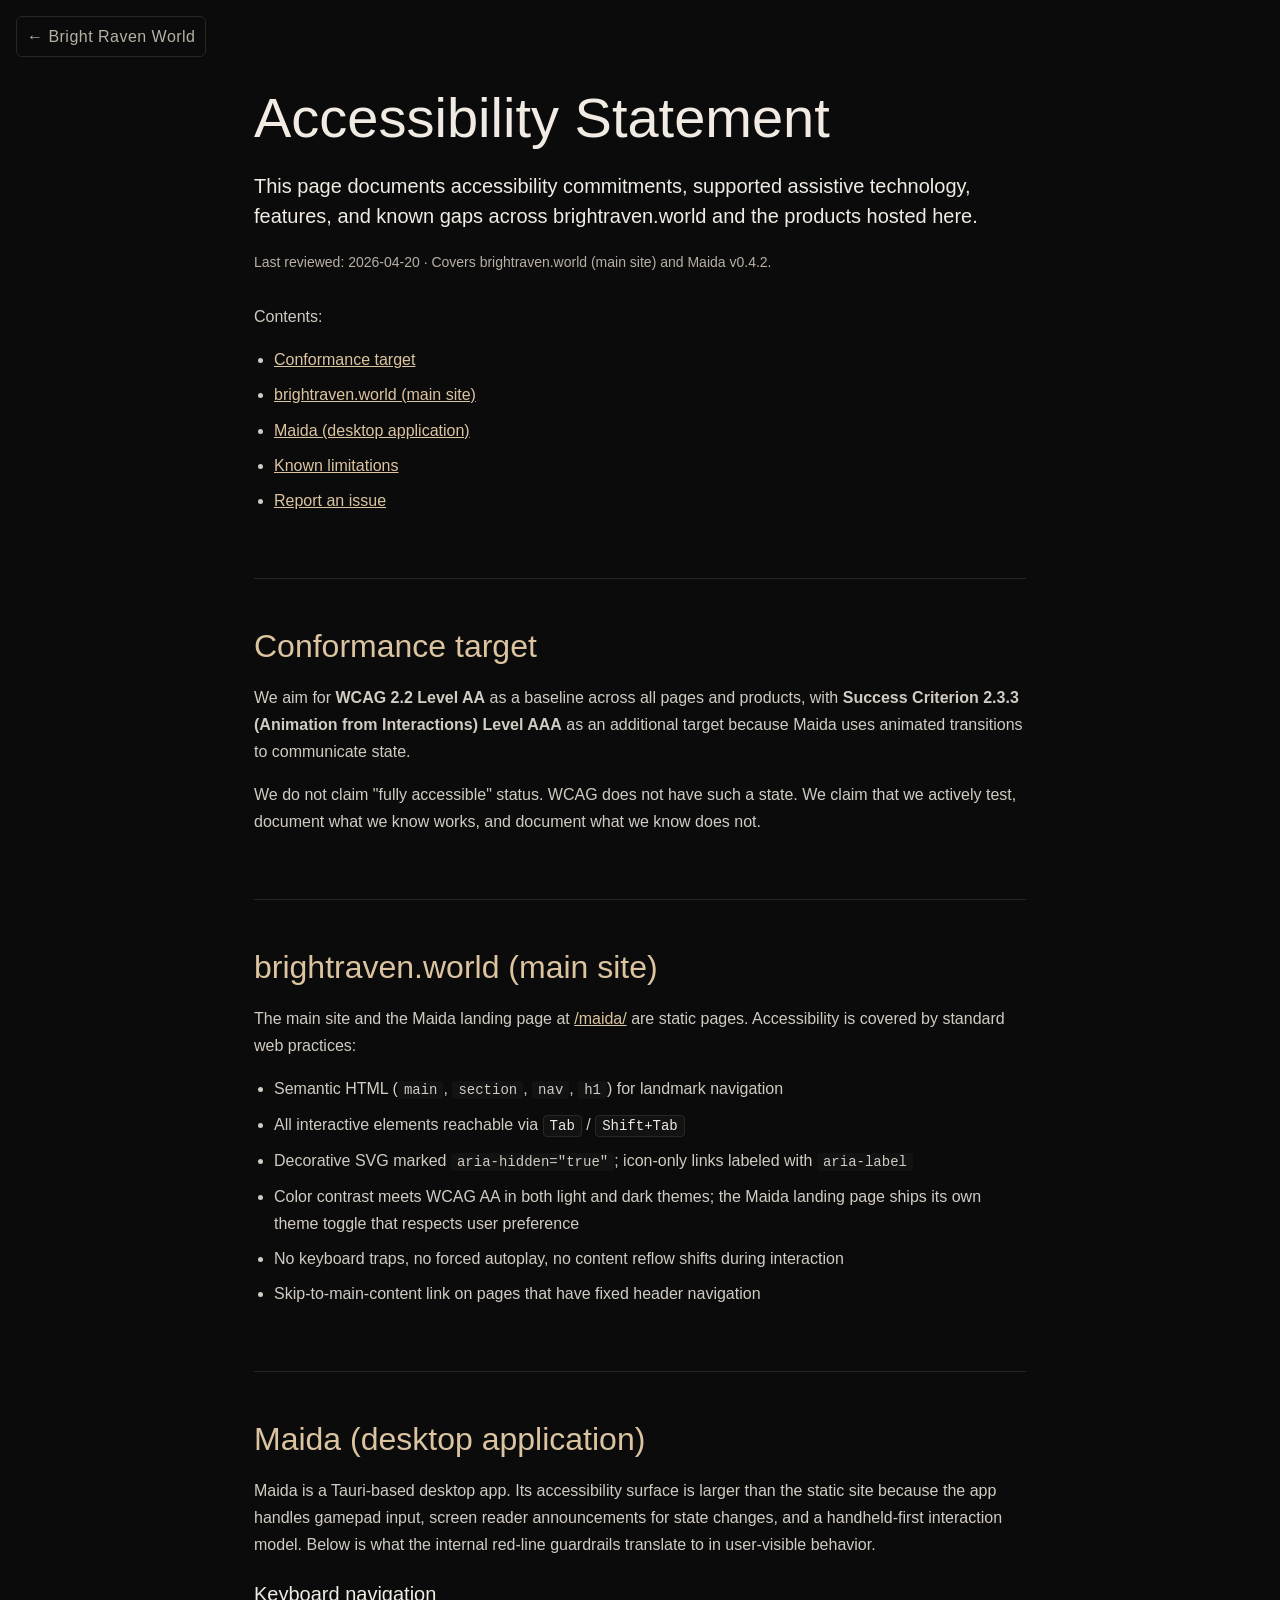
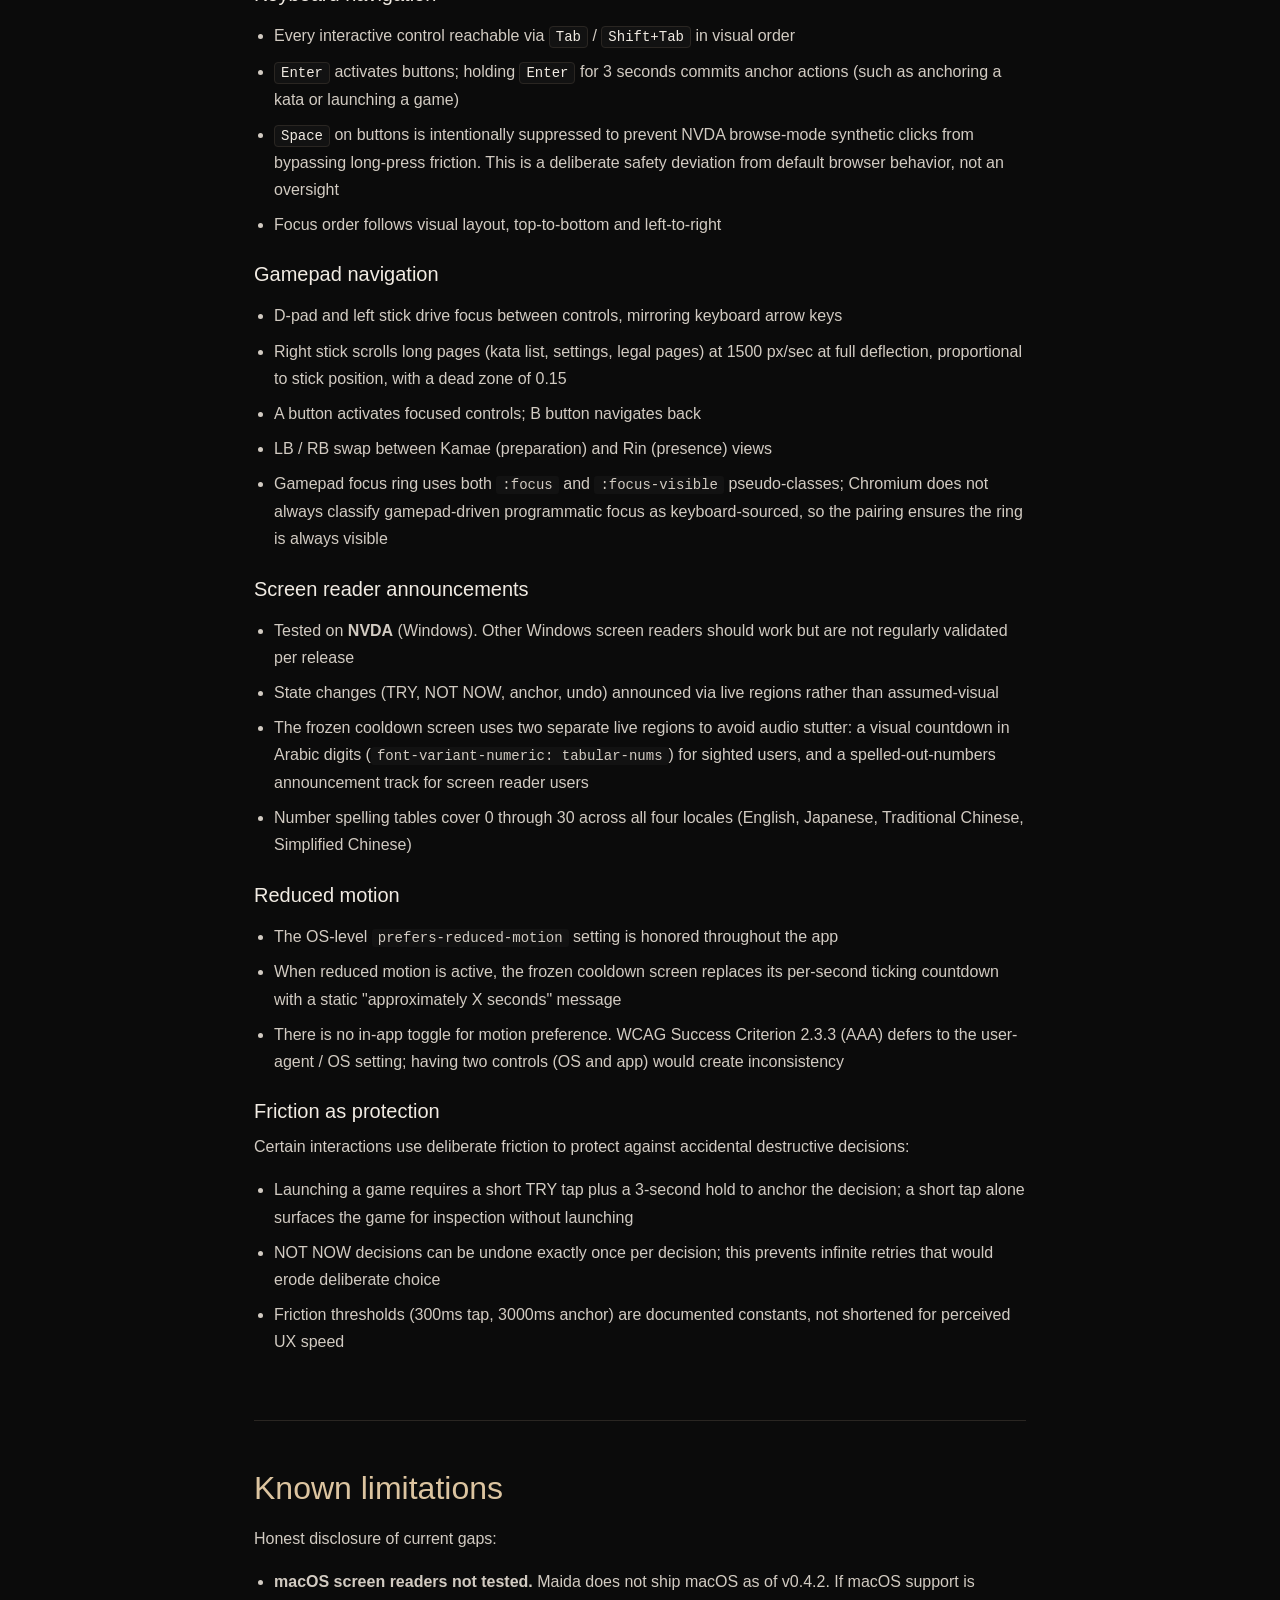
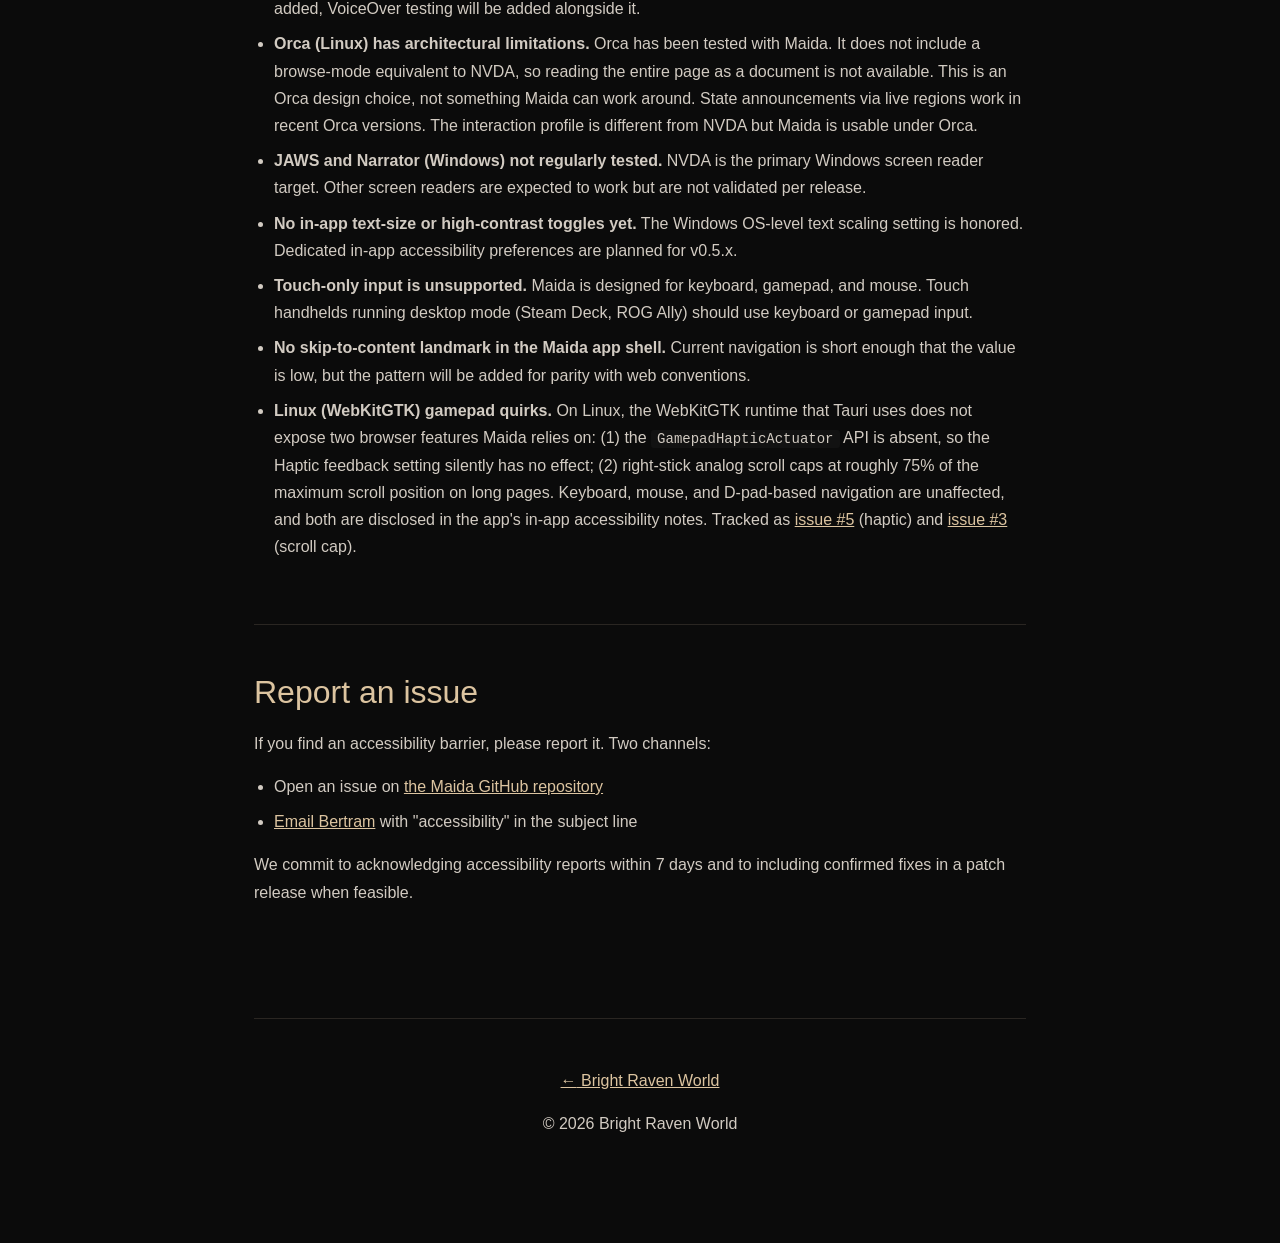
==== commit 855c8ff0: "style(web): align footers across Maida-related pages Adopt the Maida landing footer pattern (← Brigh" ====
--- a/accessibility/index.html
+++ b/accessibility/index.html
@@ -140,6 +140,7 @@
 
     <footer>
       <p><a href="/"><span aria-hidden="true">&larr;</span> Bright Raven World</a></p>
+      <p>&copy; 2026 Bright Raven World</p>
     </footer>
   </main>
 </body>
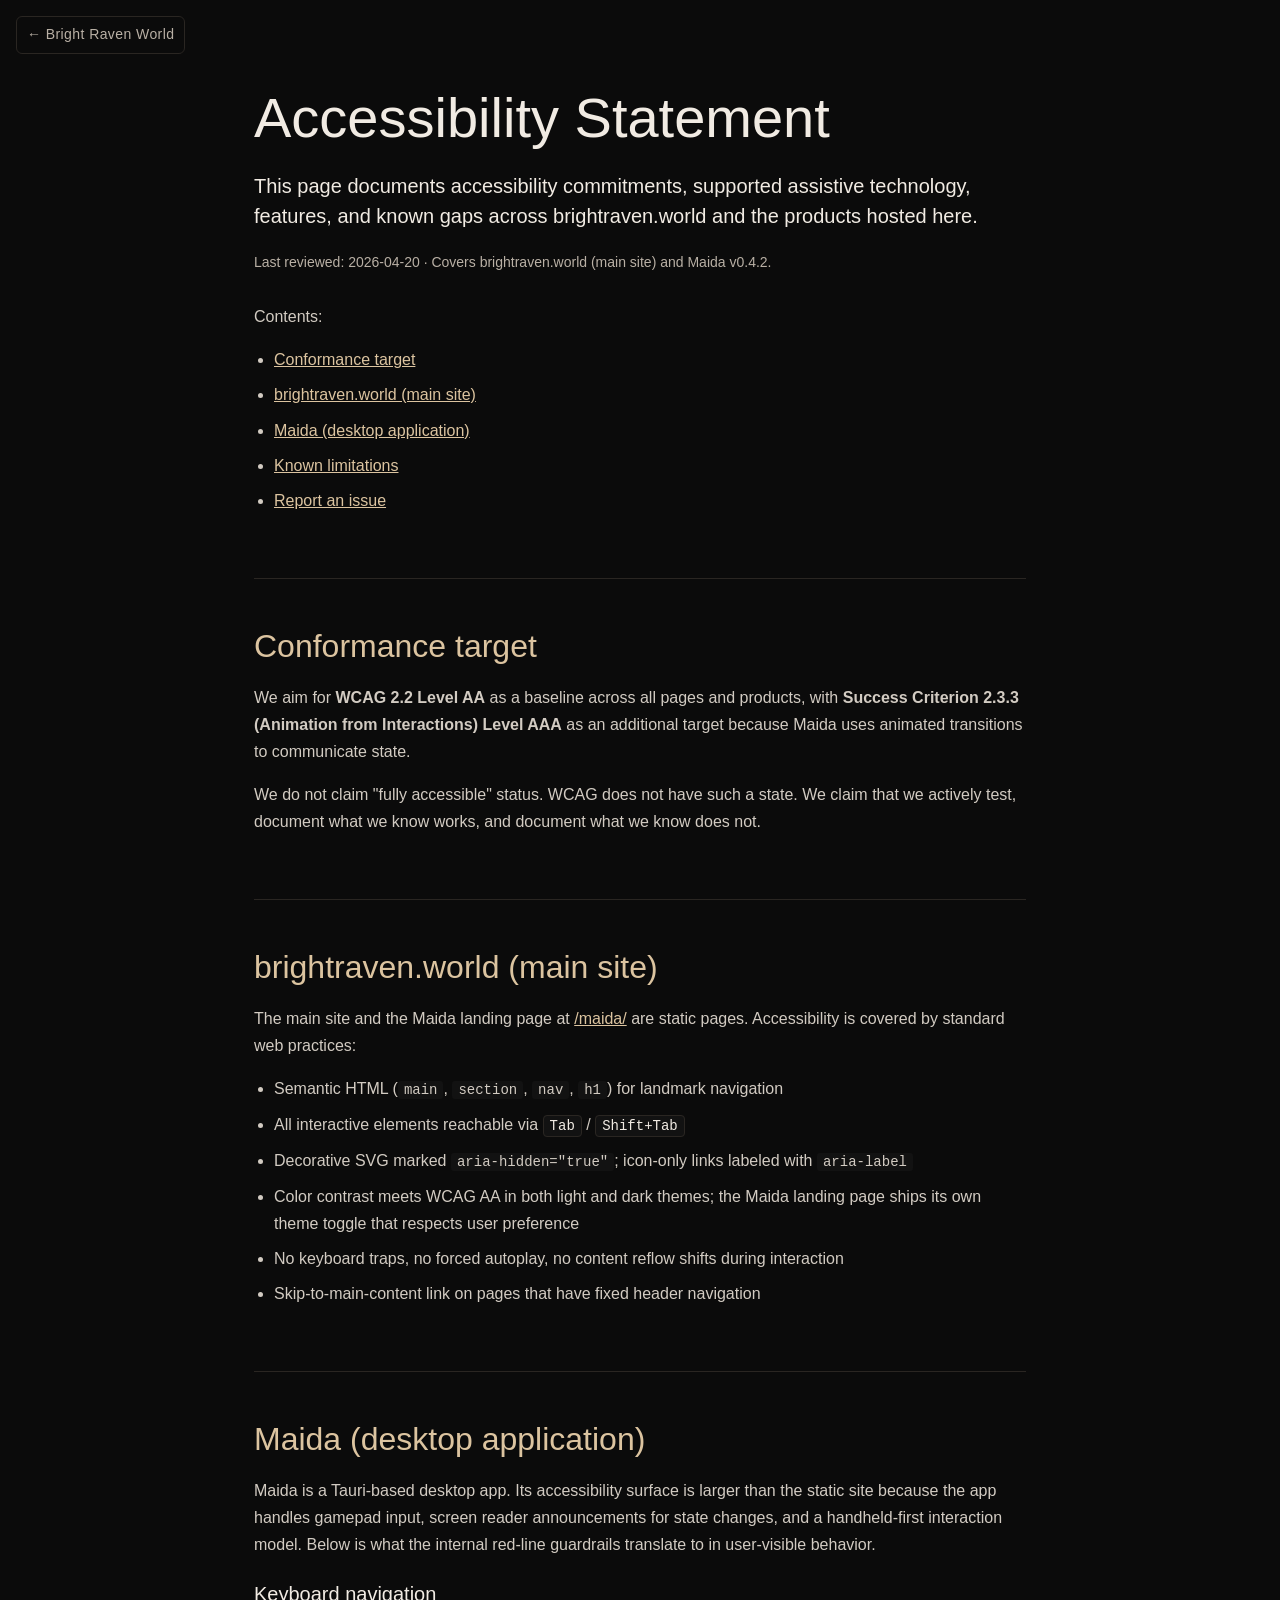
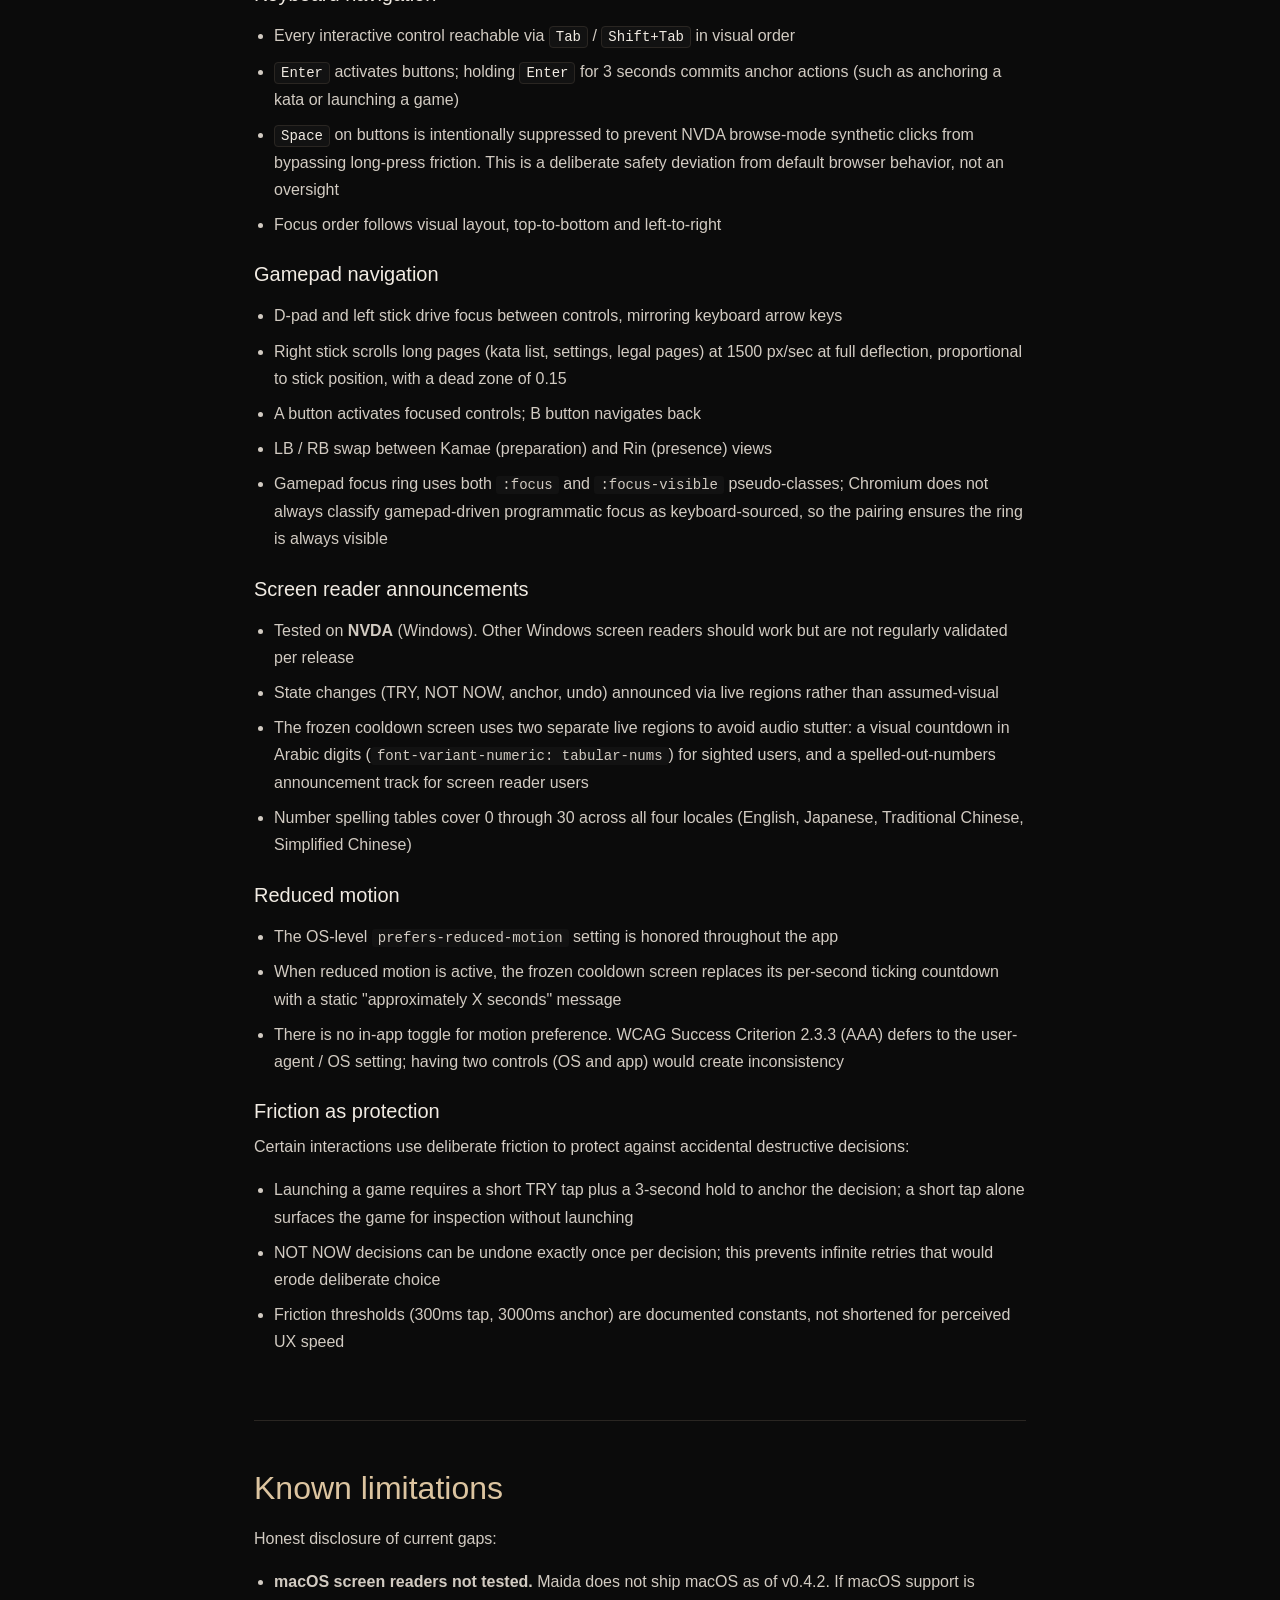
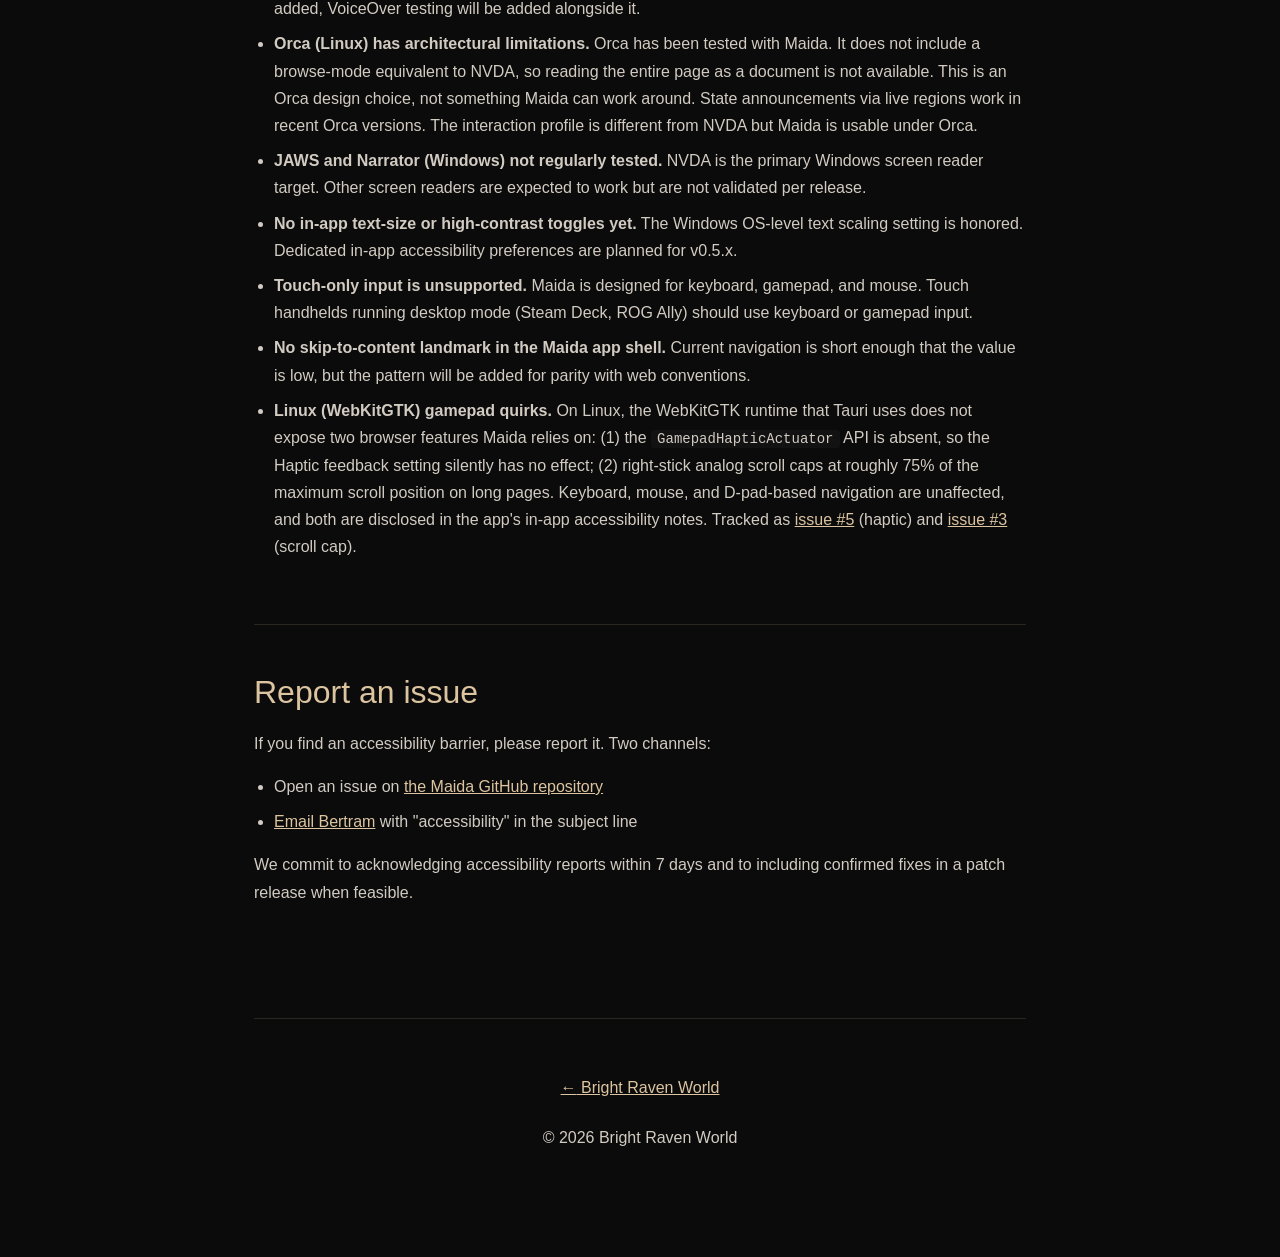
==== commit 086aa0ab: "style(web): unify top-left back button + add footer-back hover border across Maida pages Previously " ====
--- a/accessibility/index.html
+++ b/accessibility/index.html
@@ -25,8 +25,10 @@
     code{background:var(--panel);padding:1px 6px;border-radius:3px;font-size:14px;font-family:monospace}
     .lead{color:var(--text);font-size:20px;line-height:1.5;margin:20px 0 20px}
     .meta{color:var(--ghost);font-size:14px;margin-bottom:28px}
-    .back-home{position:fixed;top:16px;left:16px;color:var(--ghost);text-decoration:none;font-size:16px;z-index:10;letter-spacing:.03em;transition:color .2s;background:var(--bg);padding:6px 10px;border-radius:6px;border:1px solid var(--line)}
+    .back-home{position:fixed;top:16px;left:16px;color:var(--ghost);text-decoration:none;font-size:14px;z-index:10;letter-spacing:.03em;transition:color .2s,border-color .2s;background:var(--bg);padding:6px 10px;border-radius:6px;border:1px solid var(--line)}
     .back-home:hover{color:var(--text);border-color:var(--text)}
+    .footer-back{display:inline-block;padding:6px 10px;border:1px solid transparent;border-radius:6px;transition:border-color .2s,color .2s}
+    .footer-back:hover{border-color:var(--text);color:var(--text)}
     a{color:var(--accent)}
     a:hover{color:var(--text)}
     kbd{background:var(--panel);border:1px solid var(--line);border-radius:4px;padding:2px 6px;font-size:14px;font-family:monospace;color:var(--text)}
@@ -139,7 +141,7 @@
     </section>
 
     <footer>
-      <p><a href="/"><span aria-hidden="true">&larr;</span> Bright Raven World</a></p>
+      <p><a href="/" class="footer-back"><span aria-hidden="true">&larr;</span> Bright Raven World</a></p>
       <p>&copy; 2026 Bright Raven World</p>
     </footer>
   </main>
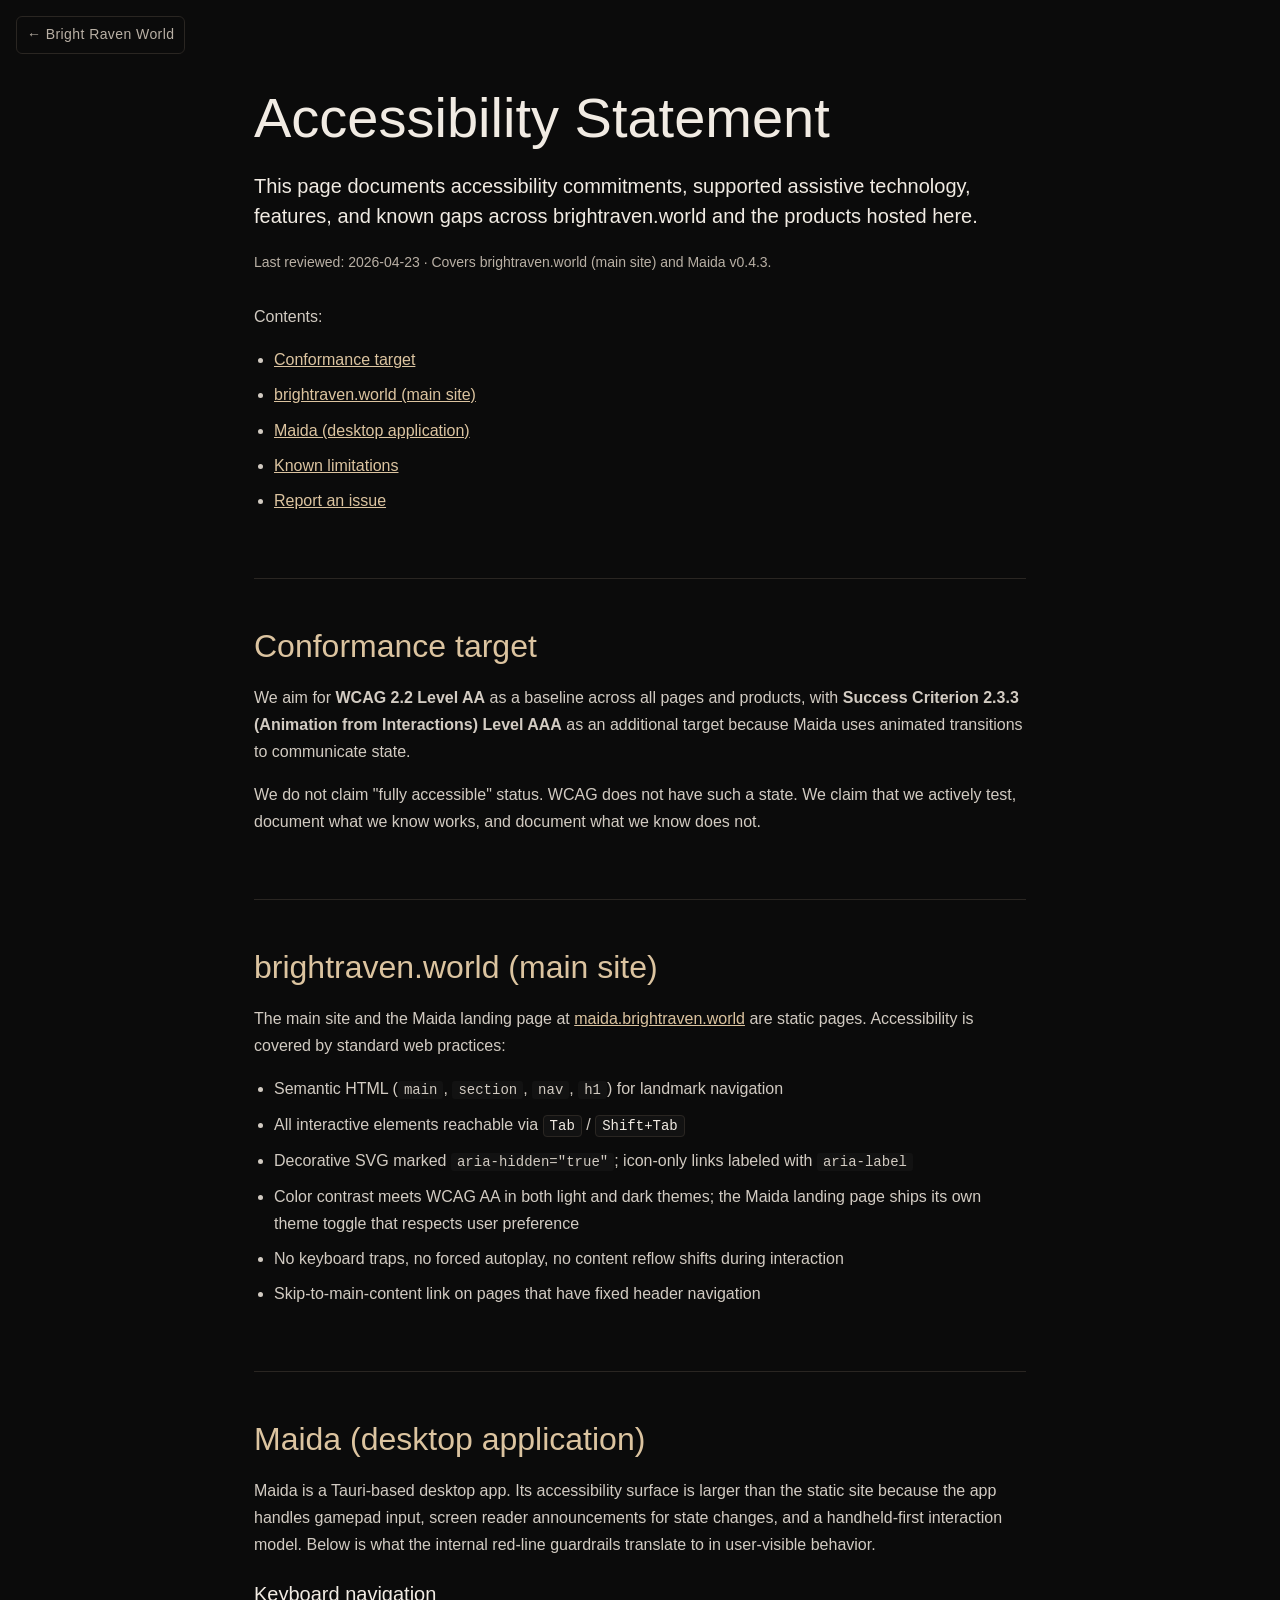
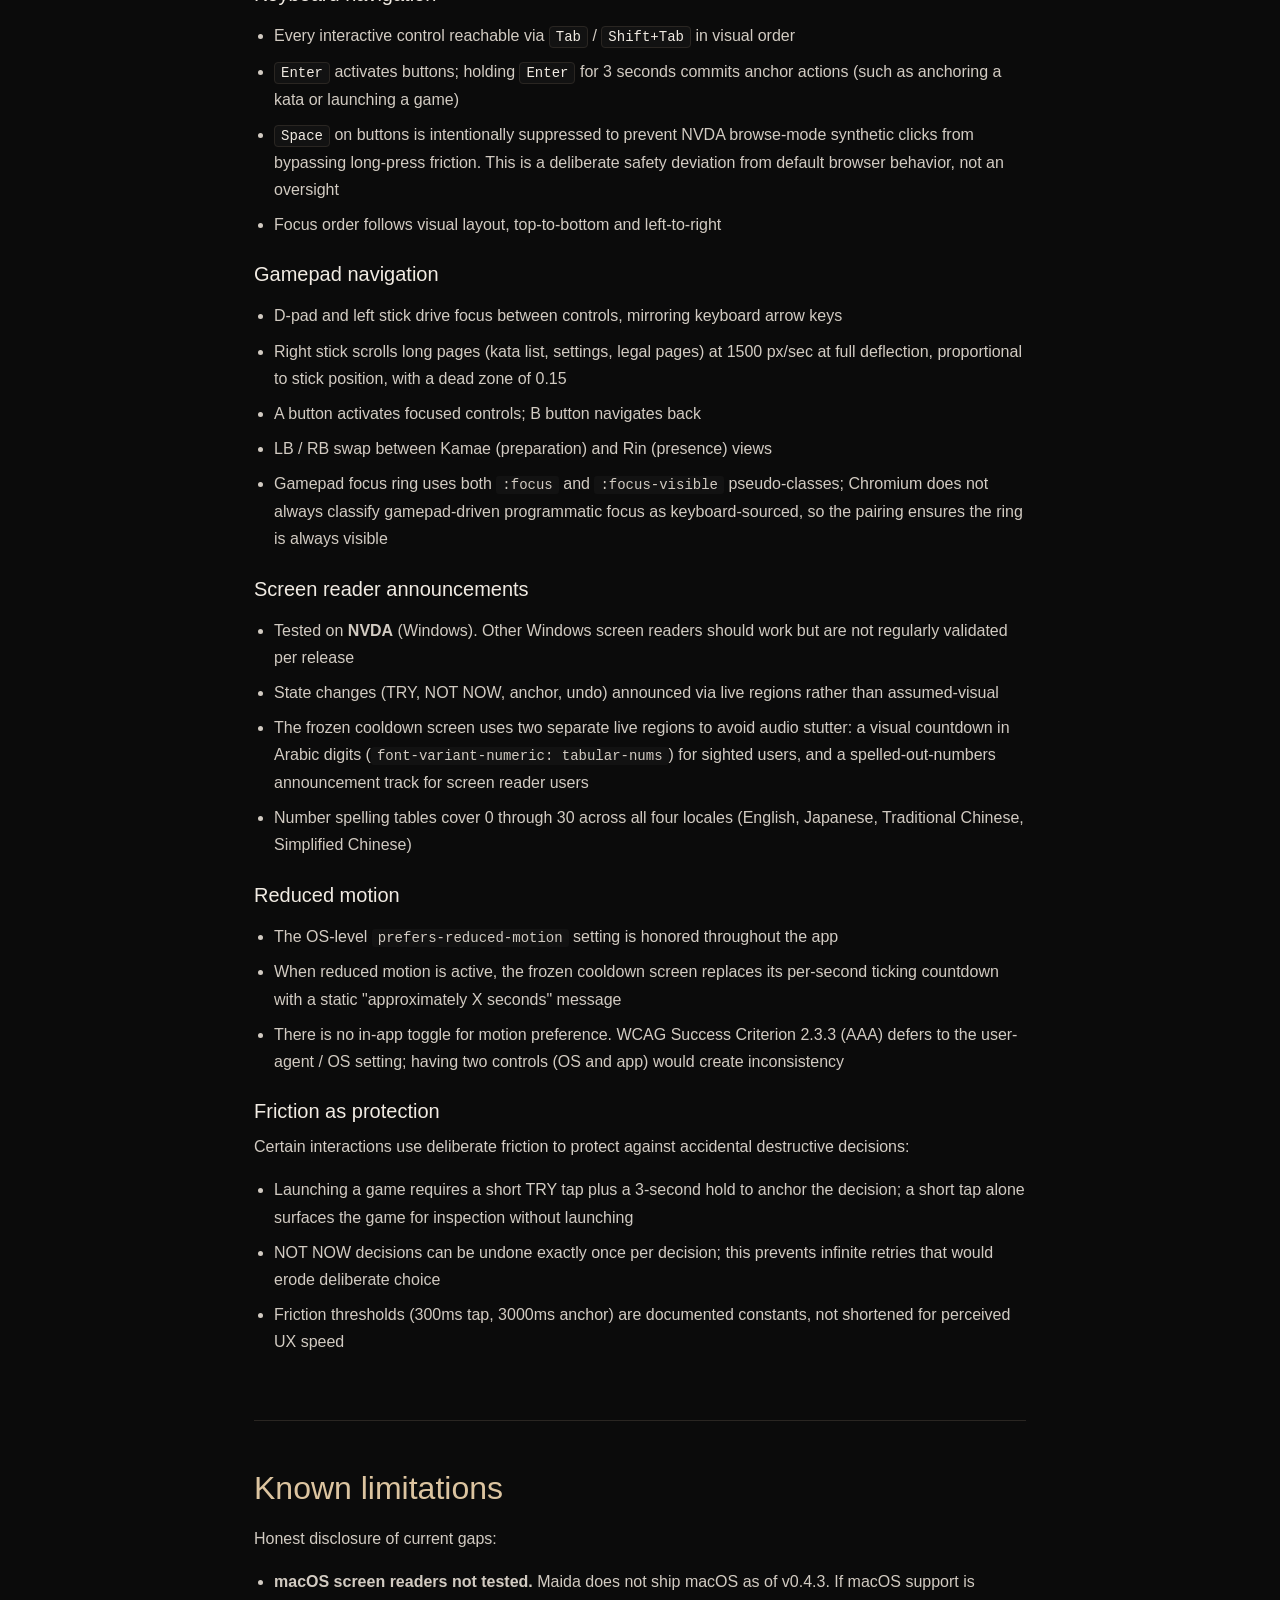
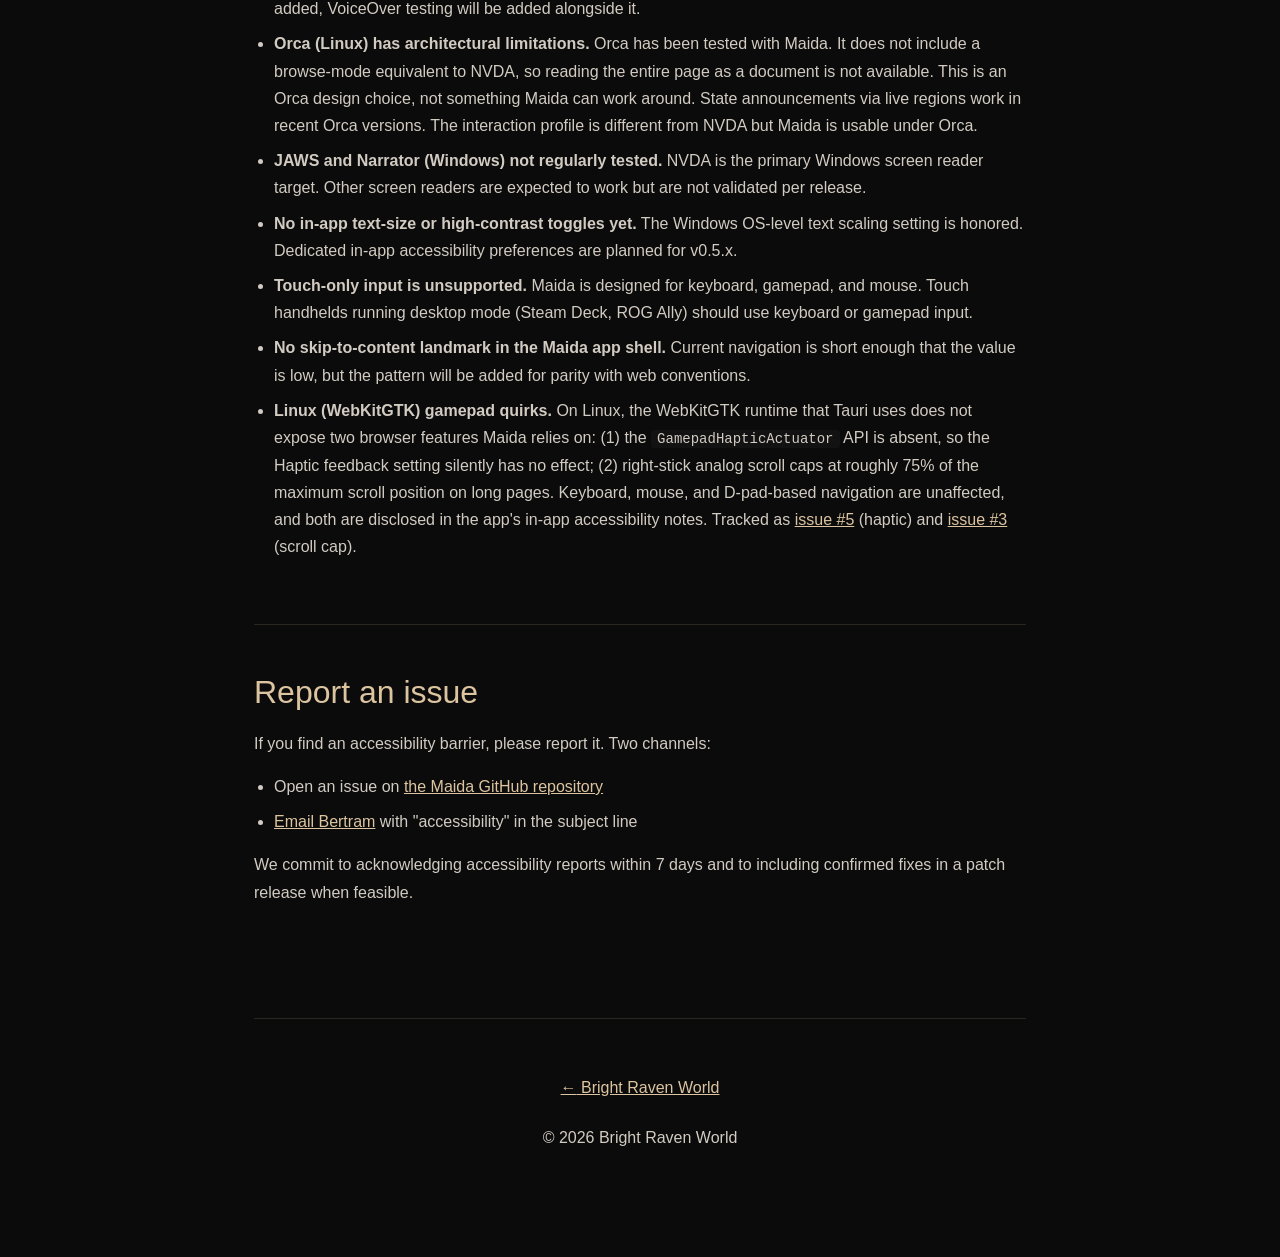
==== commit fcb4936a: "docs(a11y): bump to v0.4.3, update Maida landing URL to subdomain" ====
--- a/accessibility/index.html
+++ b/accessibility/index.html
@@ -41,7 +41,7 @@
     <section>
       <h1>Accessibility Statement</h1>
       <p class="lead">This page documents accessibility commitments, supported assistive technology, features, and known gaps across brightraven.world and the products hosted here.</p>
-      <p class="meta">Last reviewed: 2026-04-20 · Covers brightraven.world (main site) and Maida v0.4.2.</p>
+      <p class="meta">Last reviewed: 2026-04-23 · Covers brightraven.world (main site) and Maida v0.4.3.</p>
       <p>Contents:</p>
       <ul>
         <li><a href="#conformance">Conformance target</a></li>
@@ -60,7 +60,7 @@
 
     <section id="site">
       <h2>brightraven.world (main site)</h2>
-      <p>The main site and the Maida landing page at <a href="/maida/">/maida/</a> are static pages. Accessibility is covered by standard web practices:</p>
+      <p>The main site and the Maida landing page at <a href="https://maida.brightraven.world">maida.brightraven.world</a> are static pages. Accessibility is covered by standard web practices:</p>
       <ul>
         <li>Semantic HTML (<code>main</code>, <code>section</code>, <code>nav</code>, <code>h1</code>) for landmark navigation</li>
         <li>All interactive elements reachable via <kbd>Tab</kbd> / <kbd>Shift+Tab</kbd></li>
@@ -120,7 +120,7 @@
       <h2>Known limitations</h2>
       <p>Honest disclosure of current gaps:</p>
       <ul>
-        <li><strong>macOS screen readers not tested.</strong> Maida does not ship macOS as of v0.4.2. If macOS support is added, VoiceOver testing will be added alongside it.</li>
+        <li><strong>macOS screen readers not tested.</strong> Maida does not ship macOS as of v0.4.3. If macOS support is added, VoiceOver testing will be added alongside it.</li>
         <li><strong>Orca (Linux) has architectural limitations.</strong> Orca has been tested with Maida. It does not include a browse-mode equivalent to NVDA, so reading the entire page as a document is not available. This is an Orca design choice, not something Maida can work around. State announcements via live regions work in recent Orca versions. The interaction profile is different from NVDA but Maida is usable under Orca.</li>
         <li><strong>JAWS and Narrator (Windows) not regularly tested.</strong> NVDA is the primary Windows screen reader target. Other screen readers are expected to work but are not validated per release.</li>
         <li><strong>No in-app text-size or high-contrast toggles yet.</strong> The Windows OS-level text scaling setting is honored. Dedicated in-app accessibility preferences are planned for v0.5.x.</li>
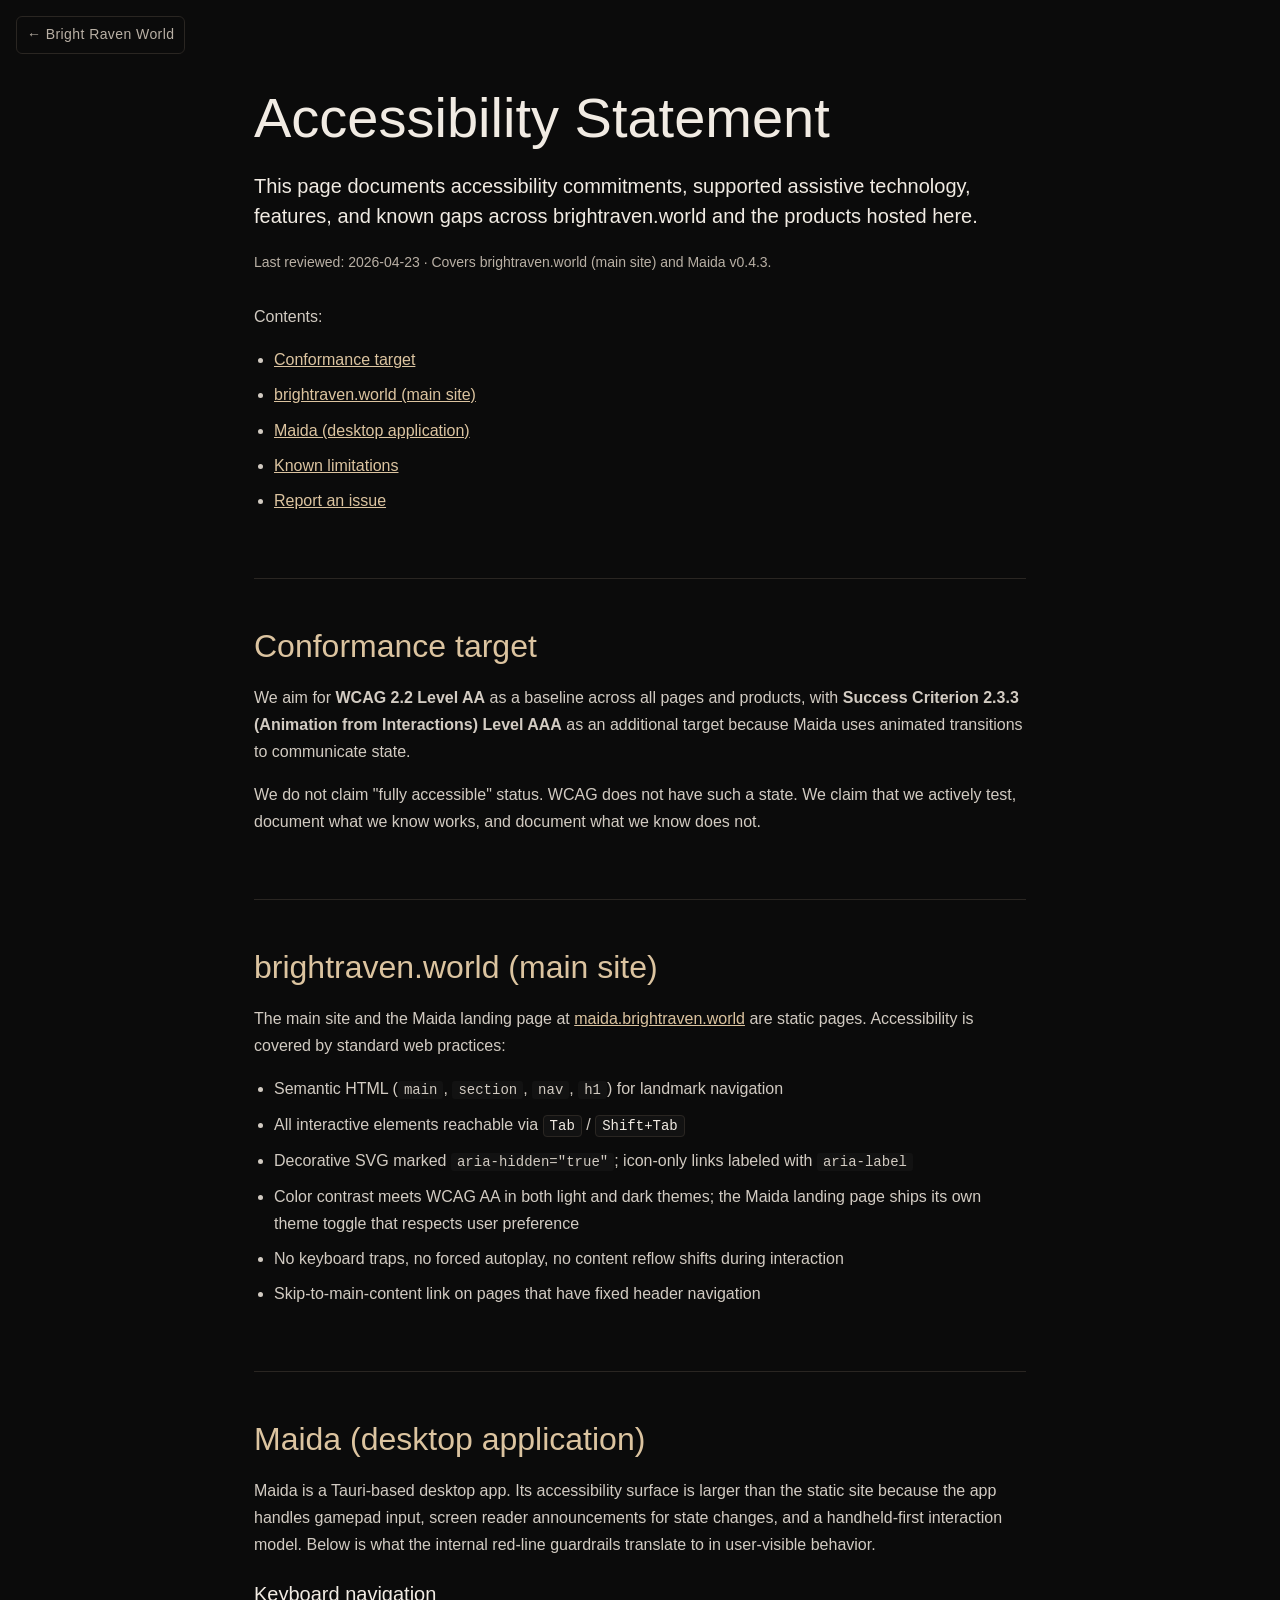
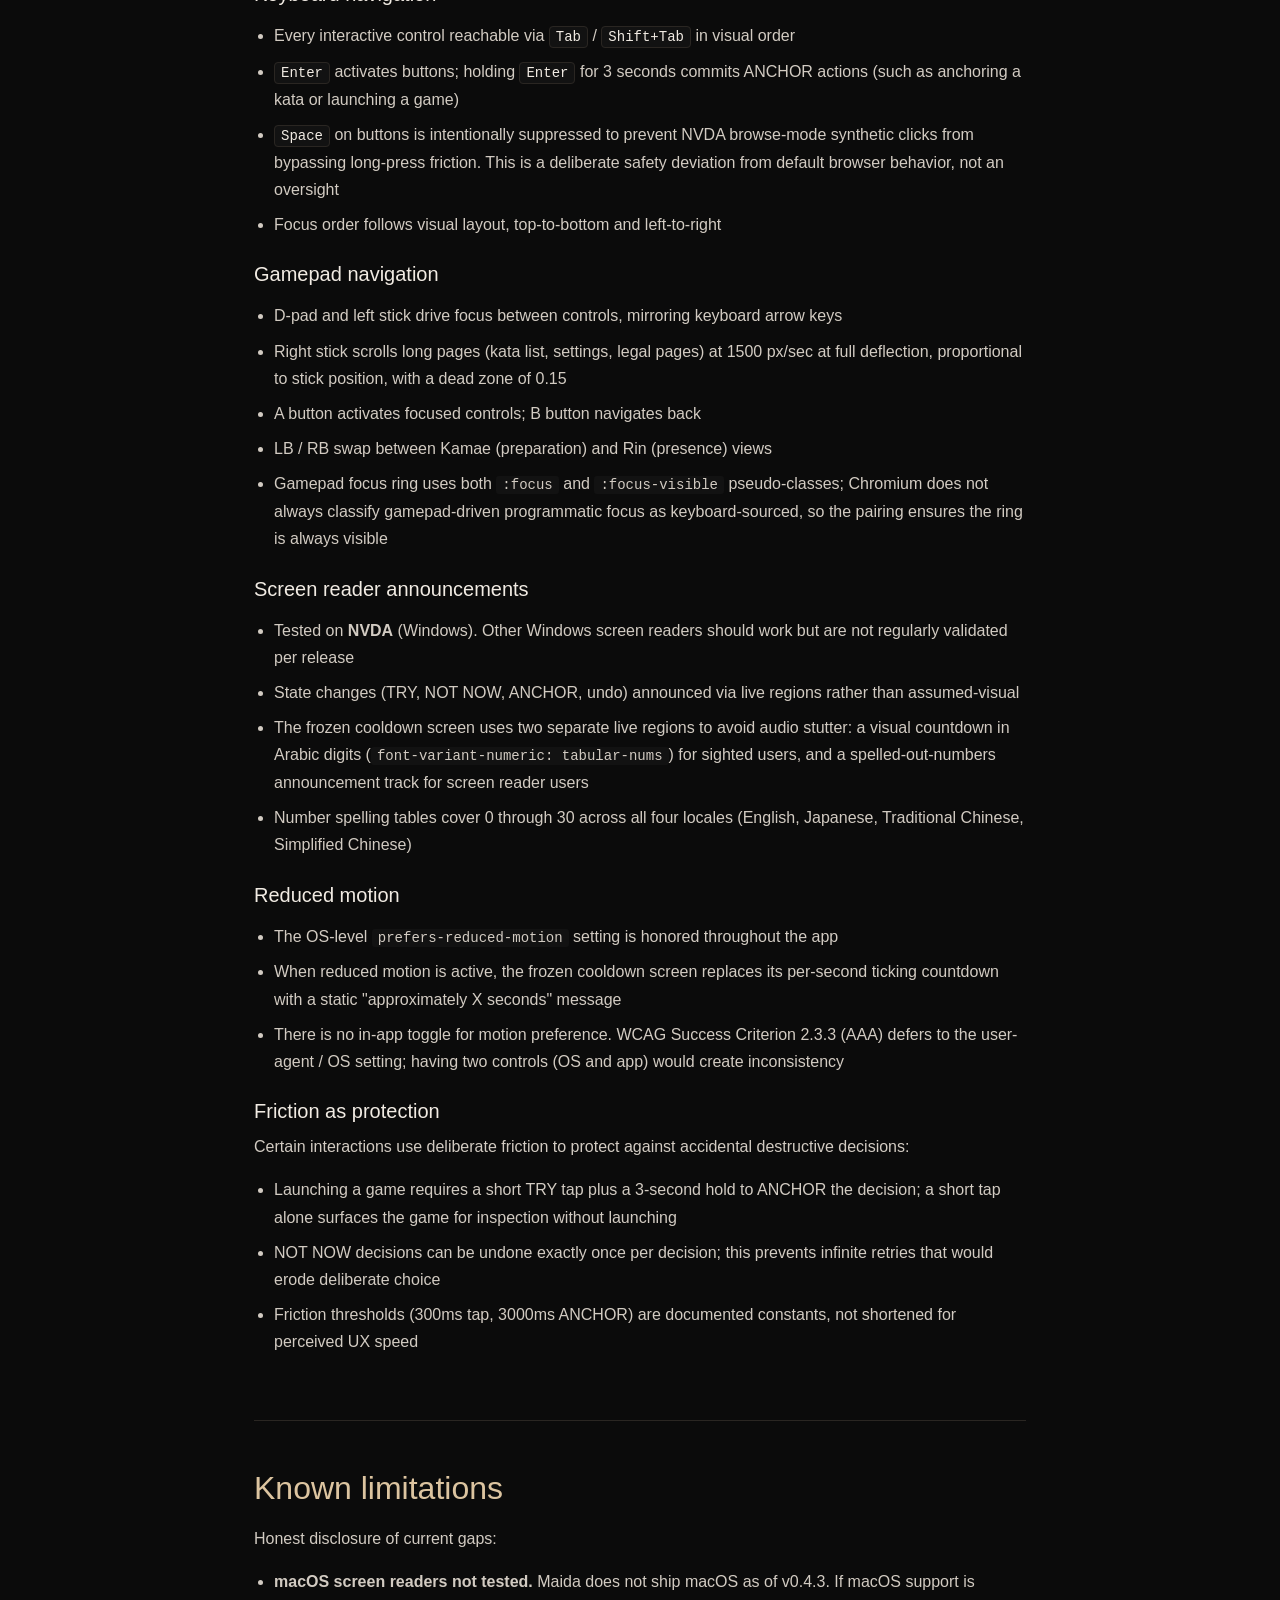
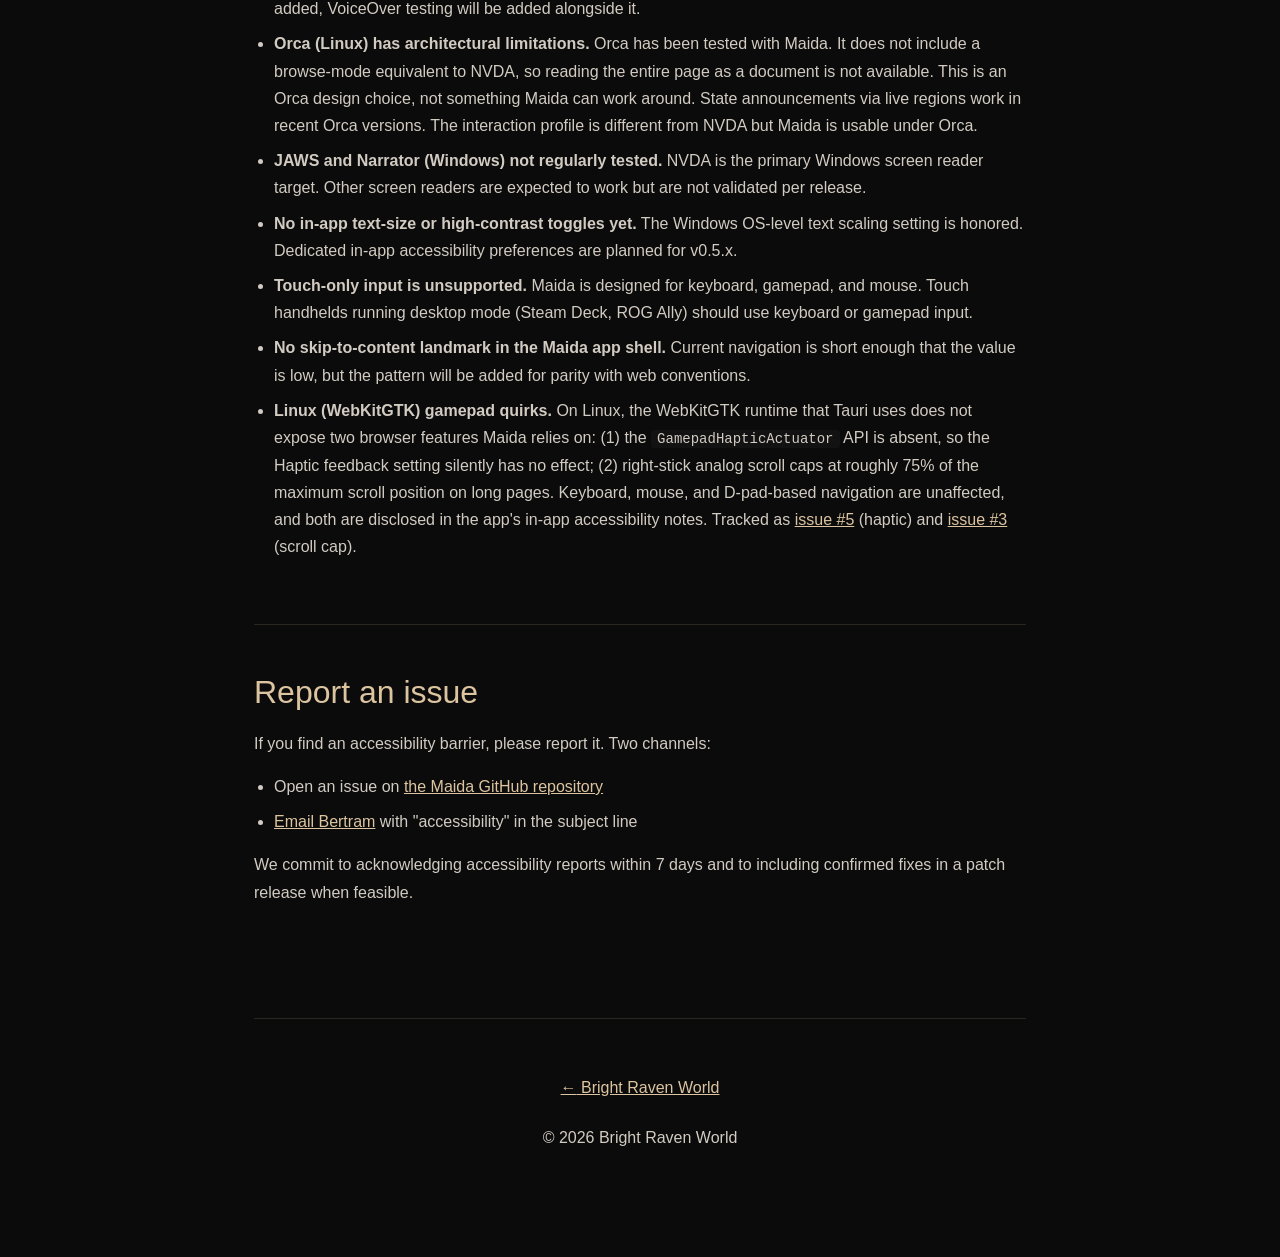
==== commit 0e6cb97a: "fix(a11y): capitalize ANCHOR in accessibility statement" ====
--- a/accessibility/index.html
+++ b/accessibility/index.html
@@ -78,7 +78,7 @@
       <h3>Keyboard navigation</h3>
       <ul>
         <li>Every interactive control reachable via <kbd>Tab</kbd> / <kbd>Shift+Tab</kbd> in visual order</li>
-        <li><kbd>Enter</kbd> activates buttons; holding <kbd>Enter</kbd> for 3 seconds commits anchor actions (such as anchoring a kata or launching a game)</li>
+        <li><kbd>Enter</kbd> activates buttons; holding <kbd>Enter</kbd> for 3 seconds commits ANCHOR actions (such as anchoring a kata or launching a game)</li>
         <li><kbd>Space</kbd> on buttons is intentionally suppressed to prevent NVDA browse-mode synthetic clicks from bypassing long-press friction. This is a deliberate safety deviation from default browser behavior, not an oversight</li>
         <li>Focus order follows visual layout, top-to-bottom and left-to-right</li>
       </ul>
@@ -95,7 +95,7 @@
       <h3>Screen reader announcements</h3>
       <ul>
         <li>Tested on <strong>NVDA</strong> (Windows). Other Windows screen readers should work but are not regularly validated per release</li>
-        <li>State changes (TRY, NOT NOW, anchor, undo) announced via live regions rather than assumed-visual</li>
+        <li>State changes (TRY, NOT NOW, ANCHOR, undo) announced via live regions rather than assumed-visual</li>
         <li>The frozen cooldown screen uses two separate live regions to avoid audio stutter: a visual countdown in Arabic digits (<code>font-variant-numeric: tabular-nums</code>) for sighted users, and a spelled-out-numbers announcement track for screen reader users</li>
         <li>Number spelling tables cover 0 through 30 across all four locales (English, Japanese, Traditional Chinese, Simplified Chinese)</li>
       </ul>
@@ -110,9 +110,9 @@
       <h3>Friction as protection</h3>
       <p>Certain interactions use deliberate friction to protect against accidental destructive decisions:</p>
       <ul>
-        <li>Launching a game requires a short TRY tap plus a 3-second hold to anchor the decision; a short tap alone surfaces the game for inspection without launching</li>
+        <li>Launching a game requires a short TRY tap plus a 3-second hold to ANCHOR the decision; a short tap alone surfaces the game for inspection without launching</li>
         <li>NOT NOW decisions can be undone exactly once per decision; this prevents infinite retries that would erode deliberate choice</li>
-        <li>Friction thresholds (300ms tap, 3000ms anchor) are documented constants, not shortened for perceived UX speed</li>
+        <li>Friction thresholds (300ms tap, 3000ms ANCHOR) are documented constants, not shortened for perceived UX speed</li>
       </ul>
     </section>
 
